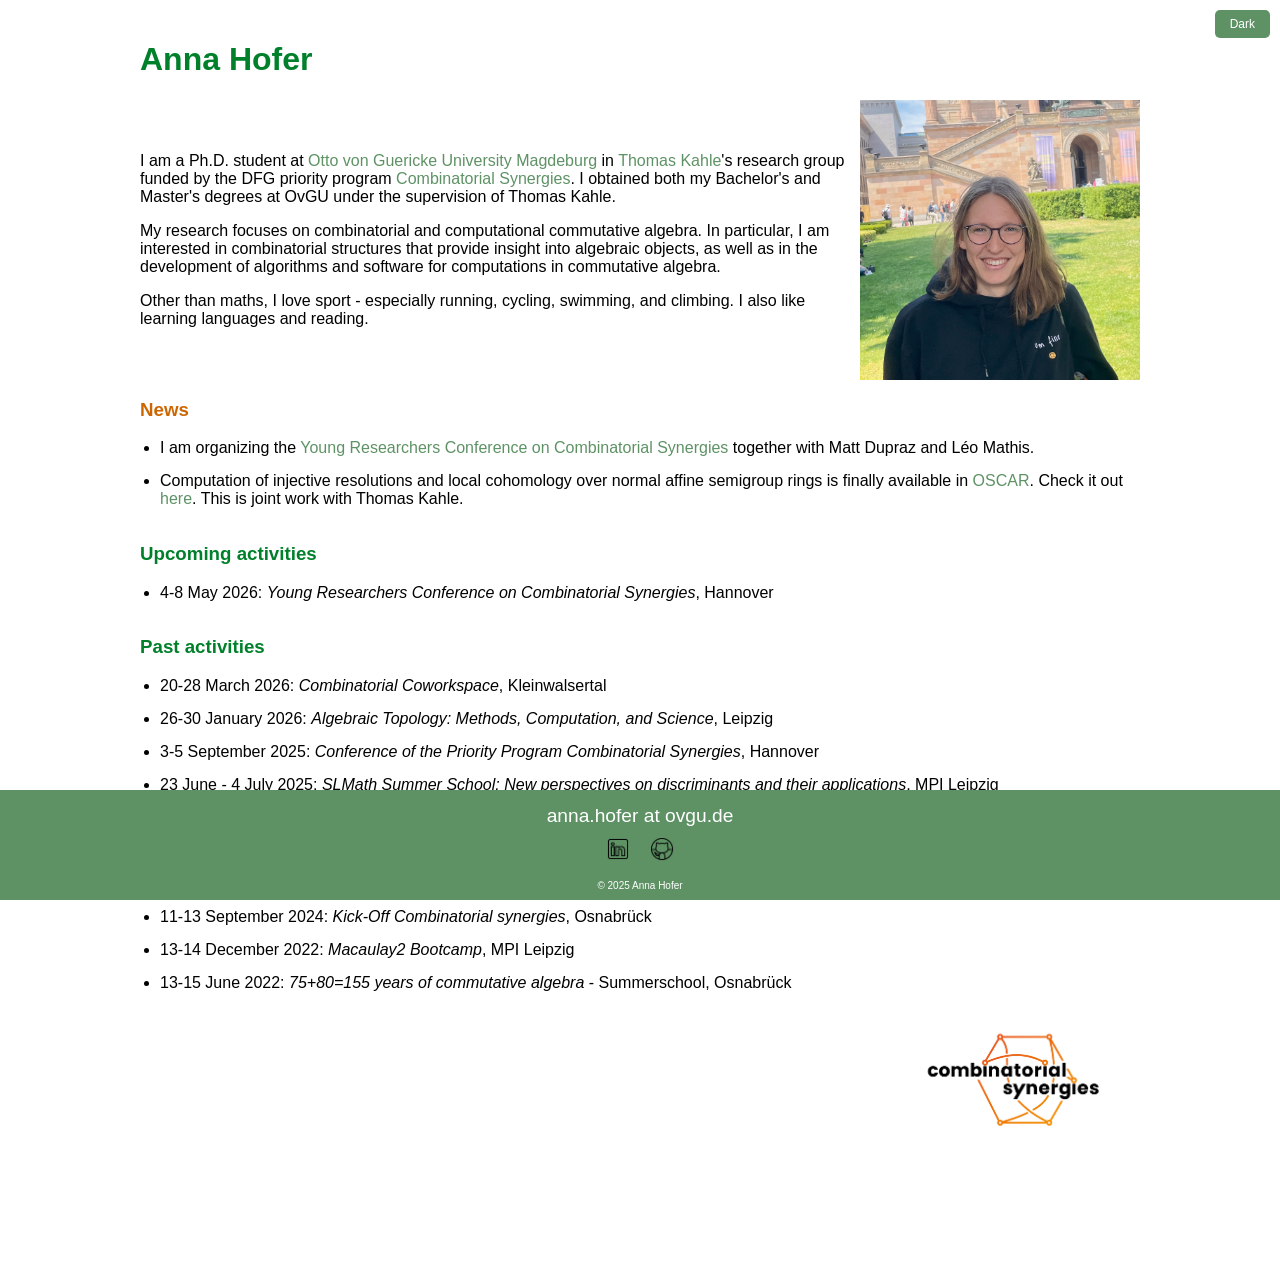
==== index.html @ 8d1f6c41 "update" ====
<!DOCTYPE html>
<html lang="en">

<head>
    <meta charset="UTF-8">
    <meta name="viewport" content="width=device-width, initial-scale=1.0">
    <meta http-equiv="X-UA-Compatible" content="IE=edge">
    <title>Anna's Homepage</title>
    <link rel="stylesheet" href="styles.css">
</head>

<body>
    <main>
        <div class="content-container">
            <h1 class = "bettergreen" margin-bottom: 0; margin-top: 20px;">Anna Hofer</h1>
        </div>
        <div style ="margin-top: 0;" class="content-container">
            <div>
                <p>I am a Ph.D. student at <a href="https://ovgu.de">Otto von Guericke University Magdeburg</a> in <a href="https://www.thomas-kahle.de">Thomas Kahle</a>'s research group funded by the DFG priority program <a href="https://www.combinatorial-synergies.de">Combinatorial Synergies</a>.
                    I obtained both my Bachelor's and Master's degrees at OvGU under the supervision of Thomas Kahle.</p>
                <p>My research focuses on combinatorial and computational commutative algebra. In particular, I am interested in combinatorial structures that provide insight into algebraic objects, as well as in the development of algorithms and software for computations in commutative algebra.</p>
                <p>Other than maths, I love sport - especially running, cycling, swimming, and climbing.
                    <!-- You can follow my training on <a href="https://www.strava.com/athletes/44282621">Strava</a>. -->
                    I also like learning languages and reading.</p>
                <!-- <p>Click <a href="">here</a> for a short cv.</p> -->
            </div>
            <img class="responsive-image" src="images/IMG_5565_small.jpeg" alt="an image of myself" maxwidth = 100% width="280" height="280">
        </div>

        <div class="content-container">
            <div>
                <h3 class="niceorange">News</h3>
                <ul>
                    <li>I am organizing the <a href="https://mathconf.eu/yrccs-2026/index.html">Young Researchers Conference on Combinatorial Synergies</a> together with Matt Dupraz and Léo Mathis.</li>
                    <li>Computation of injective resolutions and local cohomology over normal affine semigroup rings is finally available in <a href="https://www.oscar-system.org">OSCAR</a>.
                        Check it out <a href="https://docs.oscar-system.org/stable/Experimental/InjectiveResolutions/introduction/">here</a>. This is joint work with Thomas Kahle.</li>
                </ul>
            </div>
        </div>
        <div class="content-container">
            <div>
                <h3 class = "bettergreen">Upcoming activities</h3>
                <ul>
                    <li>4-8 May 2026: <em>Young Researchers Conference on Combinatorial Synergies</em>, Hannover</li>
                </ul>
            </div>
        </div>
        <div class="content-container">
        <div>
            <h3 class = "bettergreen">Past activities</h3>
            <ul>
                <li>20-28 March 2026: <em>Combinatorial Coworkspace</em>, Kleinwalsertal</li>
                <li>26-30 January 2026: <em>Algebraic Topology: Methods, Computation, and Science</em>, Leipzig</li>
                <li>3-5 September 2025: <em>Conference of the Priority Program Combinatorial Synergies</em>, Hannover</li>
                <li>23 June - 4 July 2025: <em>SLMath Summer School: New perspectives on discriminants and their applications</em>, MPI Leipzig</li>
                <li>26-30 May 2025: <em>Workshop on the Applications of Commutative Algebra</em>, The Fields Institute, Toronto</li>
                <li>24-28 March 2025: <em>Algebraic Statistics 2025</em>, Munich</li>
                <li>19-21 March 2025: I gave a talk at <em>Combinatorial Synergies East</em>, MPI Leipzig</li>
                <li>11-13 September 2024: <em>Kick-Off Combinatorial synergies</em>, Osnabrück</li>
                <li>13-14 December 2022: <em>Macaulay2 Bootcamp</em>, MPI Leipzig</li>
                <li>13-15 June 2022: <em>75+80=155 years of commutative algebra</em> - Summerschool, Osnabrück</li>
            </ul>
        </div>
        </div>
        <div class="content-container" style="display: flex; justify-content: right;">
            <div >
                <a href="https://www.combinatorial-synergies.de">
                    <img id="SPPlogo" class="responsive-image" src="images/BWM-farbig-typo-schwarz.png" alt="Combinatorial Synergies logo" style="display: block; margin: 0 auto; max-width: 250px; height: auto;"/>
                </a>
            </div>
        </div>
        <button class="toggle-btn" id="toggleButton">Dark</button>
<script>
        const toggleButton = document.getElementById('toggleButton');
        const body = document.body;
        const SPPlogo = document.getElementById('SPPlogo');

        // 1. Check system preference and localStorage
        const prefersDark = window.matchMedia('(prefers-color-scheme: dark)').matches;
        const userTheme = localStorage.getItem('theme');
        const isDarkMode = userTheme === 'dark' || (userTheme === null && prefersDark);

        // 2. Apply initial mode
        if (isDarkMode) {
            body.classList.add('dark-mode');
            toggleButton.textContent = 'Light';
            SPPlogo.src = "images/BWM-farbig-typo-weiss.png";
        } else {
            body.classList.remove('dark-mode');
            toggleButton.textContent = 'Dark';
            SPPlogo.src = "images/BWM-farbig-typo-schwarz.png";
        }

        // 3. Toggle handler
        toggleButton.addEventListener('click', function () {
            body.classList.toggle('dark-mode');

            const nowDark = body.classList.contains('dark-mode');
            localStorage.setItem('theme', nowDark ? 'dark' : 'light');

            toggleButton.textContent = nowDark ? 'Light' : 'Dark';
            SPPlogo.src = nowDark 
            ? "images/BWM-farbig-typo-weiss.png"
            : "images/BWM-farbig-typo-schwarz.png";
        });
        </script>
    </main>

    <footer>
        <div class="container">
            <p style="font-size: larger; margin-bottom: 10px; margin-top: 15px;"> anna.hofer at ovgu.de</p>            <div class="social-icons">
            <a href="https://www.linkedin.com/in/anna-hofer-32a179178">
                <img src="images/icons8-linkedin-50.png">
            </a>
            <a href="https://github.com/annahofer00">
                <img src="images/icons8-github-50.png">
            </a>
            </div>
        </div>
        <p style="margin-bottom: 0; font-size: x-small;">© 2025 Anna Hofer</p>
    </footer>
</body>
</html>
---- styles.css ----
/* nice colours */
.bettergreen { color: rgb(0, 128, 43); }
.niceorange { color: rgb(204,102,0); }

body {
    font-family: Arial, sans-serif;
    margin: 0;
    padding: 0;
    background-color: #ffffff;
    transition: background-color 0.1s ease, color 0.1s ease;
}

/* Dark mode styles */
body.dark-mode {
    background-color: #1c1c1c;
    color: #f1f1f1;
}

a {
    color: #5e9265;
    text-decoration: none;
}

a:hover {
    color: #97bc9c;
}

/* Button styling */
.toggle-btn {
    padding: 7px 15px;
    cursor: pointer;
    background-color: #5e9265;
    color: white;
    border: none;
    border-radius: 5px;
    font-size: 12px;
    position: absolute; /* Position the button */
    top: 10px; /* Distance from the top */
    right: 10px; /* Distance from the right */
}

.toggle-btn:hover {
    background-color: #39593d;
}

header {
    background-color: #777777;
    color: white;
    padding: 15px 0;
    text-align: center;
}

main {
    padding: 20px;
    max-width: 1000px;
    margin: 0 auto;
    margin-bottom: 110px;
}

footer {
    background-color: #5e9265;
    color: white;
    text-align: center;
    position: fixed;
    bottom: 0;
    width: 100%;
    height: 110px;
}

.footer p {
    margin: 0; 
    padding: 0;           /* Adjust the line height for closer spacing */
}



.container {
    height: auto;              /* Ensure the container fills the footer height */
    margin: auto;              /* Center horizontally */
    /* display: flex;             Enable Flexbox */
    flex-direction: column;    /* Stack the <p> elements vertically */
    justify-content: center;   /* Center vertically */
    align-items: center; 
}

ul {
    list-style-type: disc; /* Or you can use circle, square, none, etc. */
    padding-left: 20px; /* Optional: Adjusts space from left */
}

li {
    margin-bottom: 15px; /* Adds space between list items */
}

.content-container {
    display: flex;
    flex-direction: column; /* Stack elements vertically on mobile devices */
    align-items: center;    /* Center content */
    text-align: center;     /* Center text for small screens */
    margin: 20px;
}

.responsive-image {
    max-width: 100%;   /* Ensure the image is responsive */
    height: auto;
    /* margin-bottom: 20px; Space between image and text on smaller screens */
}

/* Larger screens (from 768px and above) */
@media only screen and (min-width: 768px) {
    .content-container {
        flex-direction: row; /* Arrange image and text side by side */
        justify-content: space-between; /* Add space between them */
        text-align: left; /* Align text left on larger screens */
        margin: 0;
    }

    .responsive-image {
        max-width: 50%; /* Restrict image width to 50% of the container */
        margin-bottom: 0; /* Remove the bottom margin */
    }

}

.social-icons {
  display: flex;
  justify-content: center; /* or flex-start / flex-end */
  gap: 20px; /* space between icons */
  padding-bottom: 5px;
  padding-top: 0;}

.social-icons img {
  width: 24px;
  height: 24px;
}
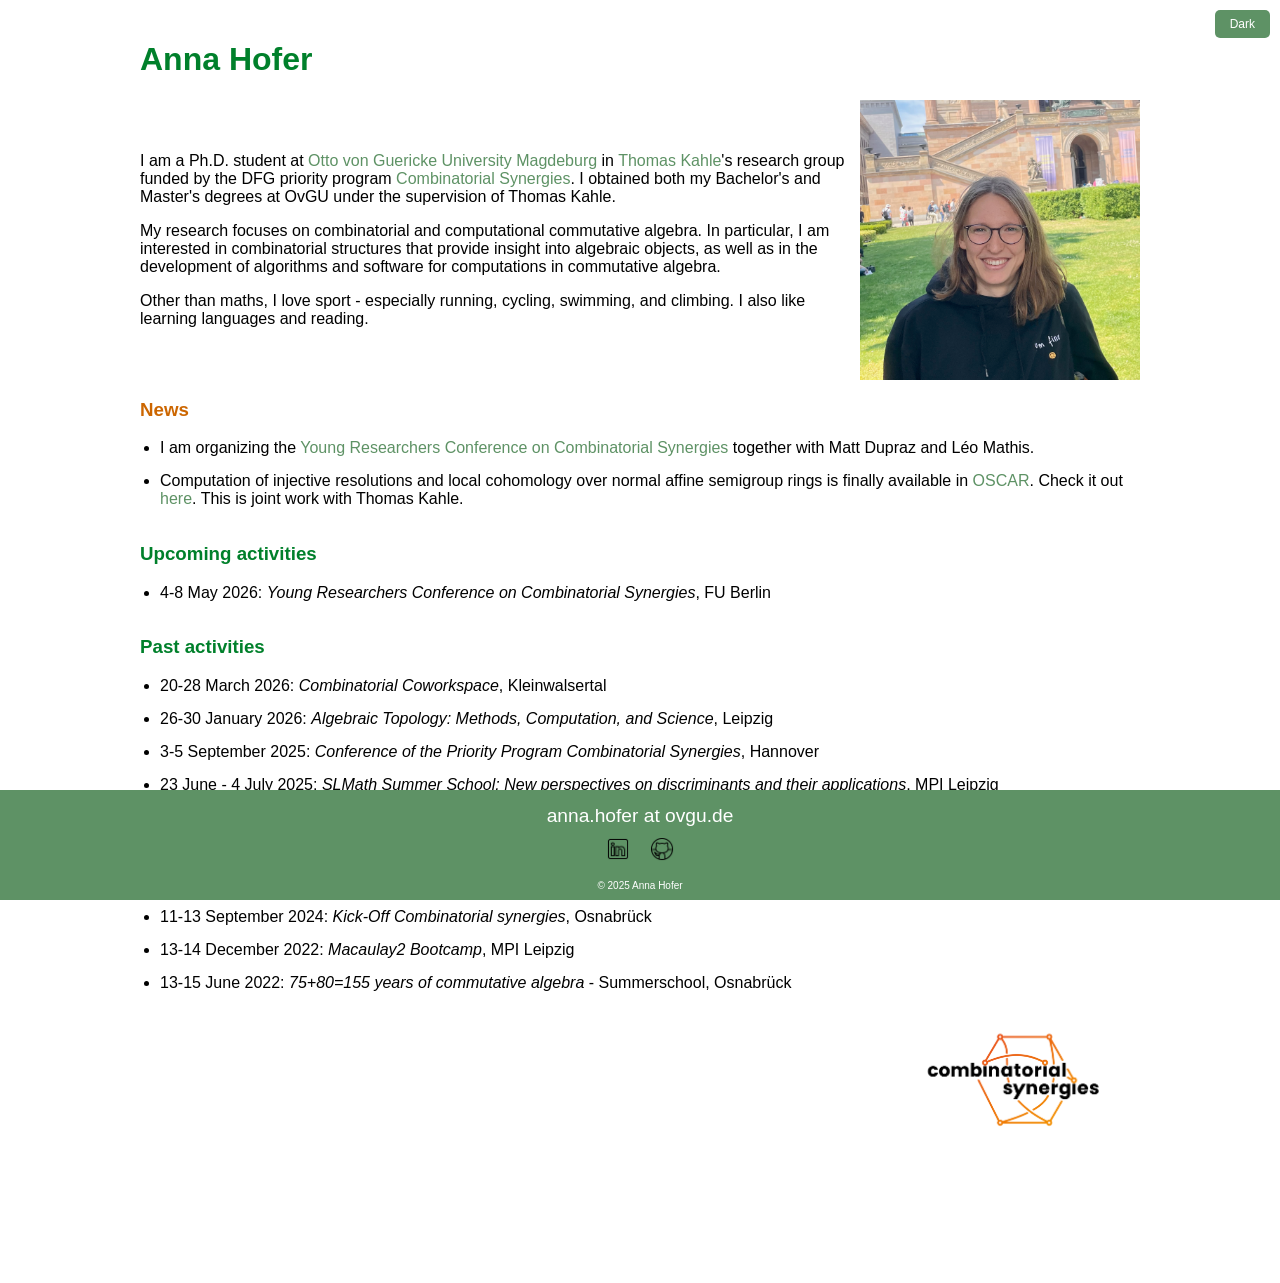
==== commit 7bafbf5c: "typo" ====
--- a/index.html
+++ b/index.html
@@ -41,7 +41,7 @@
             <div>
                 <h3 class = "bettergreen">Upcoming activities</h3>
                 <ul>
-                    <li>4-8 May 2026: <em>Young Researchers Conference on Combinatorial Synergies</em>, Hannover</li>
+                    <li>4-8 May 2026: <em>Young Researchers Conference on Combinatorial Synergies</em>, FU Berlin</li>
                 </ul>
             </div>
         </div>
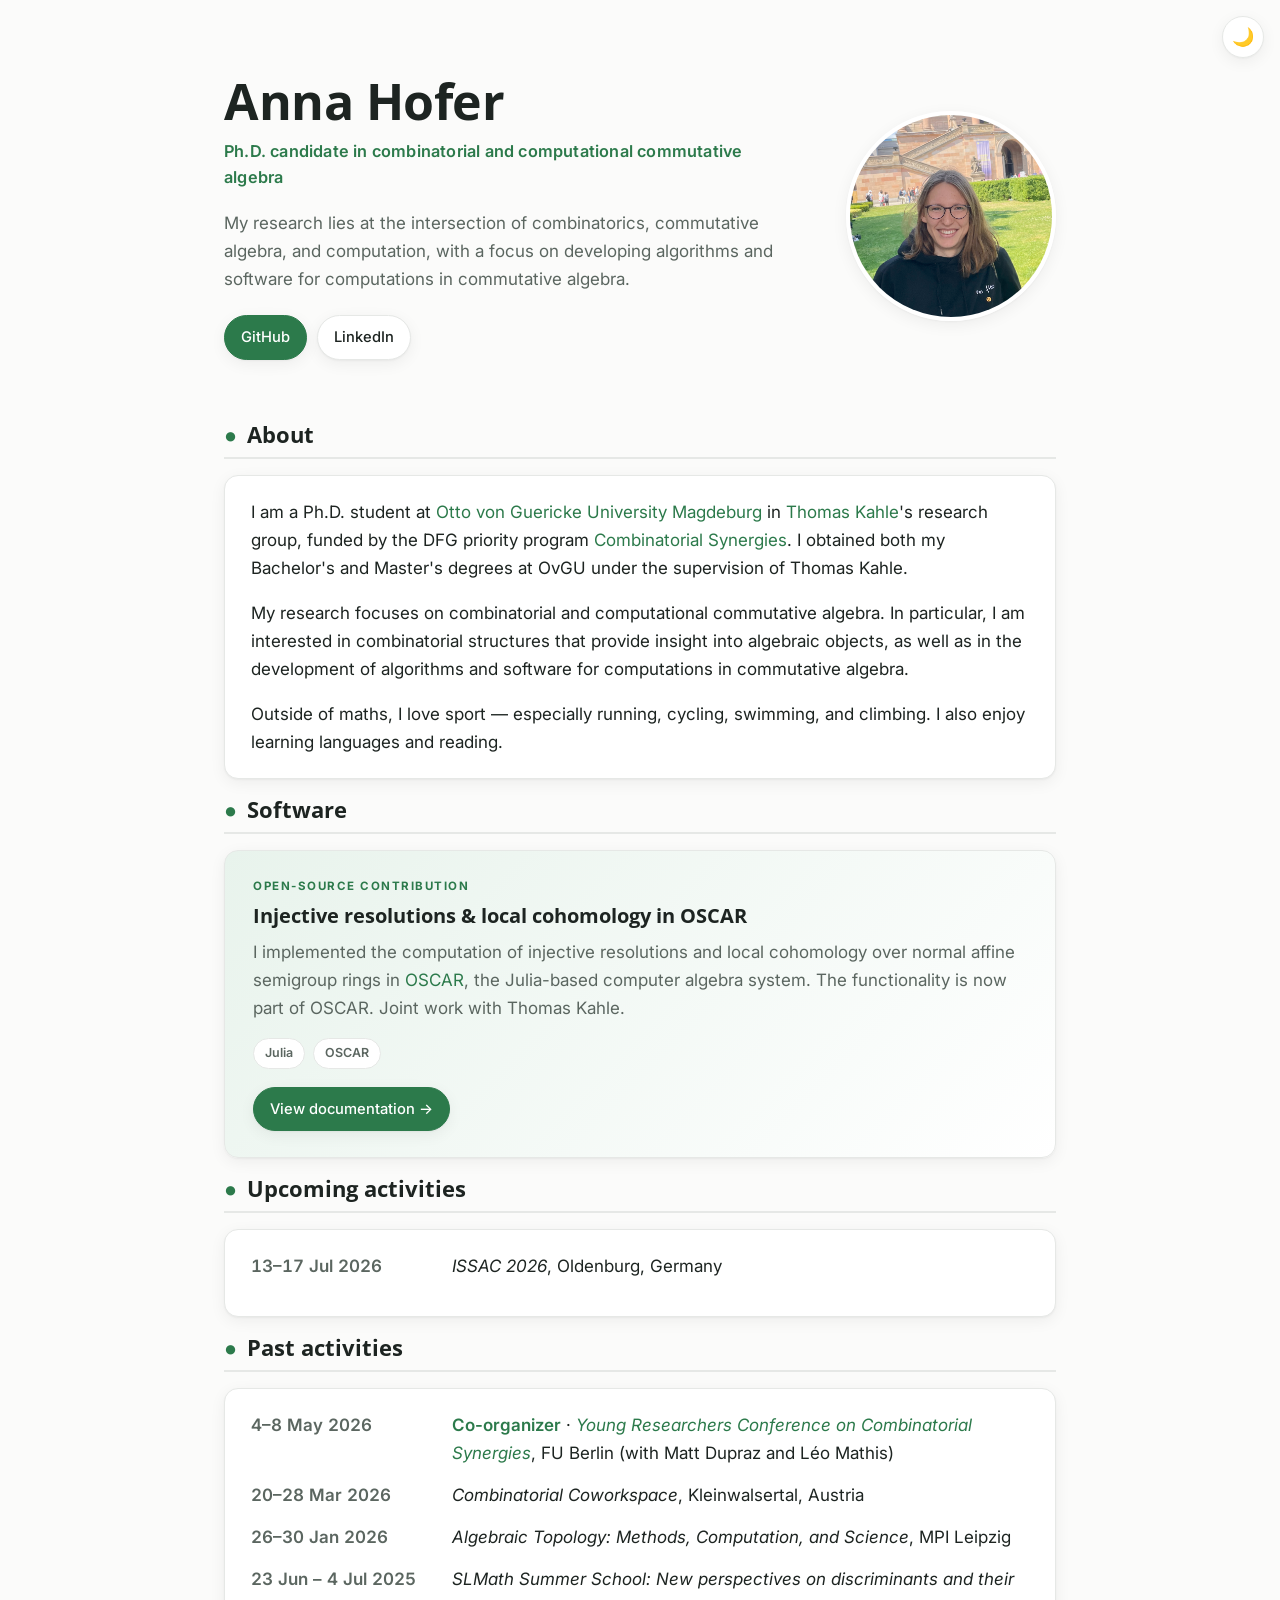
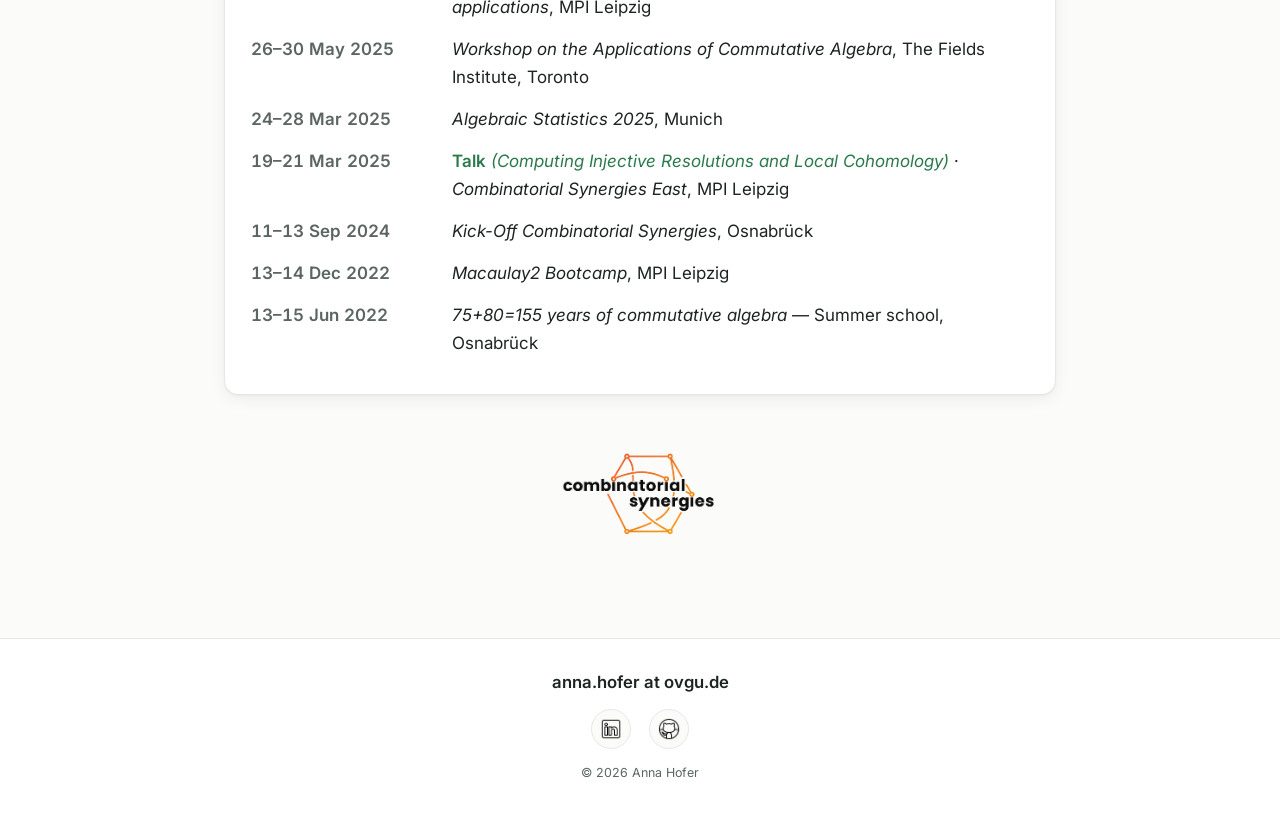
==== commit 89bdd8b9: "new design" ====
--- a/index.html
+++ b/index.html
@@ -5,119 +5,144 @@
     <meta charset="UTF-8">
     <meta name="viewport" content="width=device-width, initial-scale=1.0">
     <meta http-equiv="X-UA-Compatible" content="IE=edge">
-    <title>Anna's Homepage</title>
+    <title>Anna Hofer</title>
+    <meta name="description" content="Anna Hofer — Ph.D. researcher in computational and combinatorial algebra, developing algorithms and software for symbolic computation.">
+    <link rel="preconnect" href="https://fonts.googleapis.com">
+    <link rel="preconnect" href="https://fonts.gstatic.com" crossorigin>
+    <link href="https://fonts.googleapis.com/css2?family=Inter:wght@400;500;600;700&family=Open+Sans:ital,wght@0,300..800;1,300..800&display=swap" rel="stylesheet">
     <link rel="stylesheet" href="styles.css">
 </head>
 
 <body>
+    <button class="toggle-btn" id="toggleButton" aria-label="Toggle dark mode" title="Toggle dark mode">🌙</button>
+
     <main>
-        <div class="content-container">
-            <h1 class = "bettergreen" margin-bottom: 0; margin-top: 20px;">Anna Hofer</h1>
-        </div>
-        <div style ="margin-top: 0;" class="content-container">
-            <div>
-                <p>I am a Ph.D. student at <a href="https://ovgu.de">Otto von Guericke University Magdeburg</a> in <a href="https://www.thomas-kahle.de">Thomas Kahle</a>'s research group funded by the DFG priority program <a href="https://www.combinatorial-synergies.de">Combinatorial Synergies</a>.
-                    I obtained both my Bachelor's and Master's degrees at OvGU under the supervision of Thomas Kahle.</p>
-                <p>My research focuses on combinatorial and computational commutative algebra. In particular, I am interested in combinatorial structures that provide insight into algebraic objects, as well as in the development of algorithms and software for computations in commutative algebra.</p>
-                <p>Other than maths, I love sport - especially running, cycling, swimming, and climbing.
-                    <!-- You can follow my training on <a href="https://www.strava.com/athletes/44282621">Strava</a>. -->
-                    I also like learning languages and reading.</p>
-                <!-- <p>Click <a href="">here</a> for a short cv.</p> -->
+        <!-- ============================ Hero ============================ -->
+        <header class="hero">
+            <div class="hero-text">
+                <h1>Anna Hofer</h1>
+                <p class="tagline">Ph.D. candidate in combinatorial and computational commutative algebra</p>
+                <p>My research lies at the intersection of combinatorics, commutative algebra, and computation,
+                    with a focus on developing algorithms and software for computations in commutative algebra.</p>
+                <div class="quick-links">
+                    <a class="btn btn-primary" href="https://github.com/annahofer00" target="_blank" rel="noopener">GitHub</a>
+                    <a class="btn" href="https://www.linkedin.com/in/anna-hofer-32a179178" target="_blank" rel="noopener">LinkedIn</a>
+                </div>
             </div>
-            <img class="responsive-image" src="images/IMG_5565_small.jpeg" alt="an image of myself" maxwidth = 100% width="280" height="280">
-        </div>
+            <img class="hero-photo" src="images/IMG_5565_small.jpeg" alt="Portrait of Anna Hofer">
+        </header>
 
-        <div class="content-container">
-            <div>
-                <h3 class="niceorange">News</h3>
-                <ul>
-                    <li>I am organizing the <a href="https://mathconf.eu/yrccs-2026/index.html">Young Researchers Conference on Combinatorial Synergies</a> together with Matt Dupraz and Léo Mathis.</li>
-                    <li>Computation of injective resolutions and local cohomology over normal affine semigroup rings is finally available in <a href="https://www.oscar-system.org">OSCAR</a>.
-                        Check it out <a href="https://docs.oscar-system.org/stable/Experimental/InjectiveResolutions/introduction/">here</a>. This is joint work with Thomas Kahle.</li>
+        <!-- ============================ About ============================ -->
+        <section class="section">
+            <h2 class="section-title"><span class="dot">●</span> About</h2>
+            <div class="card">
+                <p>I am a Ph.D. student at <a href="https://ovgu.de">Otto von Guericke University Magdeburg</a> in
+                    <a href="https://www.thomas-kahle.de">Thomas Kahle</a>'s research group, funded by the DFG priority
+                    program <a href="https://www.combinatorial-synergies.de">Combinatorial Synergies</a>. I obtained both
+                    my Bachelor's and Master's degrees at OvGU under the supervision of Thomas Kahle.</p>
+                <p>My research focuses on combinatorial and computational commutative algebra. In particular, I am
+                    interested in combinatorial structures that provide insight into algebraic objects, as well as in the
+                    development of algorithms and software for computations in commutative algebra.</p>
+                <p style="margin-bottom: 0;">Outside of maths, I love sport — especially running, cycling, swimming, and
+                    climbing. I also enjoy learning languages and reading.</p>
+            </div>
+        </section>
+
+        <!-- ====================== Software ====================== -->
+        <section class="section">
+            <h2 class="section-title"><span class="dot">●</span> Software</h2>
+            <div class="featured">
+                <p class="eyebrow">Open-source contribution</p>
+                <h3>Injective resolutions &amp; local cohomology in OSCAR</h3>
+                <p>I implemented the computation of injective resolutions and local cohomology over normal affine
+                    semigroup rings in <a href="https://www.oscar-system.org">OSCAR</a>, the Julia-based computer algebra
+                    system. The functionality is now part of OSCAR. Joint work
+                    with Thomas Kahle.</p>
+                <div class="tag-row">
+                    <span class="tag">Julia</span>
+                    <span class="tag">OSCAR</span>
+                </div>
+                <a class="btn btn-primary"
+                   href="https://docs.oscar-system.org/stable/Experimental/InjectiveResolutions/introduction/"
+                   target="_blank" rel="noopener">View documentation →</a>
+            </div>
+        </section>
+
+        <!-- ====================== Upcoming activities ====================== -->
+        <section class="section">
+            <h2 class="section-title"><span class="dot">●</span> Upcoming activities</h2>
+            <div class="card">
+                <ul class="list dates">
+                    <li><span class="date">13–17 Jul 2026</span> <span><em>ISSAC 2026</em>, Oldenburg, Germany</span></li>
                 </ul>
             </div>
+        </section>
+
+        <!-- ======================== Past activities ======================== -->
+        <section class="section">
+            <h2 class="section-title"><span class="dot">●</span> Past activities</h2>
+            <div class="card">
+                    <ul class="list dates">
+                        <li><span class="date">4–8 May 2026</span> <span><span class="role">Co-organizer</span> · <em><a href="https://mathconf.eu/yrccs-2026/index.html">Young Researchers Conference on Combinatorial Synergies</a></em>, FU Berlin (with Matt Dupraz and Léo Mathis)</span></li>
+                        <li><span class="date">20–28 Mar 2026</span> <span><em>Combinatorial Coworkspace</em>, Kleinwalsertal, Austria</span></li>
+                        <li><span class="date">26–30 Jan 2026</span> <span><em>Algebraic Topology: Methods, Computation, and Science</em>, MPI Leipzig</span></li>
+                        <li><span class="date">23 Jun – 4 Jul 2025</span> <span><em>SLMath Summer School: New perspectives on discriminants and their applications</em>, MPI Leipzig</span></li>
+                        <li><span class="date">26–30 May 2025</span> <span><em>Workshop on the Applications of Commutative Algebra</em>, The Fields Institute, Toronto</span></li>
+                        <li><span class="date">24–28 Mar 2025</span> <span><em>Algebraic Statistics 2025</em>, Munich</span></li>
+                        <li><span class="date">19–21 Mar 2025</span> <span><span class="role">Talk</span> <span class="talk-title">(Computing Injective Resolutions and Local Cohomology)</span> · <em>Combinatorial Synergies East</em>, MPI Leipzig</span></li>
+                        <li><span class="date">11–13 Sep 2024</span> <span><em>Kick-Off Combinatorial Synergies</em>, Osnabrück</span></li>
+                        <li><span class="date">13–14 Dec 2022</span> <span><em>Macaulay2 Bootcamp</em>, MPI Leipzig</span></li>
+                        <li><span class="date">13–15 Jun 2022</span> <span><em>75+80=155 years of commutative algebra</em> — Summer school, Osnabrück</span></li>
+                    </ul>
+            </div>
+        </section>
+
+        <!-- ============================ SPP logo ============================ -->
+        <div class="spp">
+            <a href="https://www.combinatorial-synergies.de">
+                <img id="SPPlogo" src="images/BWM-farbig-typo-schwarz.png" alt="Combinatorial Synergies logo">
+            </a>
         </div>
-        <div class="content-container">
-            <div>
-                <h3 class = "bettergreen">Upcoming activities</h3>
-                <ul>
-                    <li>4-8 May 2026: <em>Young Researchers Conference on Combinatorial Synergies</em>, FU Berlin</li>
-                </ul>
-            </div>
+    </main>
+
+    <footer>
+        <p class="contact-email">anna.hofer at ovgu.de</p>
+        <div class="social-icons">
+            <a href="https://www.linkedin.com/in/anna-hofer-32a179178" aria-label="LinkedIn" target="_blank" rel="noopener">
+                <img src="images/icons8-linkedin-50.png" alt="LinkedIn">
+            </a>
+            <a href="https://github.com/annahofer00" aria-label="GitHub" target="_blank" rel="noopener">
+                <img src="images/icons8-github-50.png" alt="GitHub">
+            </a>
         </div>
-        <div class="content-container">
-        <div>
-            <h3 class = "bettergreen">Past activities</h3>
-            <ul>
-                <li>20-28 March 2026: <em>Combinatorial Coworkspace</em>, Kleinwalsertal</li>
-                <li>26-30 January 2026: <em>Algebraic Topology: Methods, Computation, and Science</em>, Leipzig</li>
-                <li>3-5 September 2025: <em>Conference of the Priority Program Combinatorial Synergies</em>, Hannover</li>
-                <li>23 June - 4 July 2025: <em>SLMath Summer School: New perspectives on discriminants and their applications</em>, MPI Leipzig</li>
-                <li>26-30 May 2025: <em>Workshop on the Applications of Commutative Algebra</em>, The Fields Institute, Toronto</li>
-                <li>24-28 March 2025: <em>Algebraic Statistics 2025</em>, Munich</li>
-                <li>19-21 March 2025: I gave a talk at <em>Combinatorial Synergies East</em>, MPI Leipzig</li>
-                <li>11-13 September 2024: <em>Kick-Off Combinatorial synergies</em>, Osnabrück</li>
-                <li>13-14 December 2022: <em>Macaulay2 Bootcamp</em>, MPI Leipzig</li>
-                <li>13-15 June 2022: <em>75+80=155 years of commutative algebra</em> - Summerschool, Osnabrück</li>
-            </ul>
-        </div>
-        </div>
-        <div class="content-container" style="display: flex; justify-content: right;">
-            <div >
-                <a href="https://www.combinatorial-synergies.de">
-                    <img id="SPPlogo" class="responsive-image" src="images/BWM-farbig-typo-schwarz.png" alt="Combinatorial Synergies logo" style="display: block; margin: 0 auto; max-width: 250px; height: auto;"/>
-                </a>
-            </div>
-        </div>
-        <button class="toggle-btn" id="toggleButton">Dark</button>
-<script>
+        <p class="copyright">© 2026 Anna Hofer</p>
+    </footer>
+
+    <script>
         const toggleButton = document.getElementById('toggleButton');
         const body = document.body;
         const SPPlogo = document.getElementById('SPPlogo');
 
-        // 1. Check system preference and localStorage
+        function applyTheme(isDark) {
+            body.classList.toggle('dark-mode', isDark);
+            toggleButton.textContent = isDark ? '☀' : '🌙';
+            SPPlogo.src = isDark
+                ? "images/BWM-farbig-typo-weiss.png"
+                : "images/BWM-farbig-typo-schwarz.png";
+        }
+
+        // 1. Determine initial theme from saved preference or system setting
         const prefersDark = window.matchMedia('(prefers-color-scheme: dark)').matches;
         const userTheme = localStorage.getItem('theme');
-        const isDarkMode = userTheme === 'dark' || (userTheme === null && prefersDark);
+        applyTheme(userTheme === 'dark' || (userTheme === null && prefersDark));
 
-        // 2. Apply initial mode
-        if (isDarkMode) {
-            body.classList.add('dark-mode');
-            toggleButton.textContent = 'Light';
-            SPPlogo.src = "images/BWM-farbig-typo-weiss.png";
-        } else {
-            body.classList.remove('dark-mode');
-            toggleButton.textContent = 'Dark';
-            SPPlogo.src = "images/BWM-farbig-typo-schwarz.png";
-        }
+        // 2. Toggle on click and remember the choice
+        toggleButton.addEventListener('click', function () {
+            const nowDark = !body.classList.contains('dark-mode');
+            applyTheme(nowDark);
+            localStorage.setItem('theme', nowDark ? 'dark' : 'light');
+        });
+    </script>
+</body>
 
-        // 3. Toggle handler
-        toggleButton.addEventListener('click', function () {
-            body.classList.toggle('dark-mode');
-
-            const nowDark = body.classList.contains('dark-mode');
-            localStorage.setItem('theme', nowDark ? 'dark' : 'light');
-
-            toggleButton.textContent = nowDark ? 'Light' : 'Dark';
-            SPPlogo.src = nowDark 
-            ? "images/BWM-farbig-typo-weiss.png"
-            : "images/BWM-farbig-typo-schwarz.png";
-        });
-        </script>
-    </main>
-
-    <footer>
-        <div class="container">
-            <p style="font-size: larger; margin-bottom: 10px; margin-top: 15px;"> anna.hofer at ovgu.de</p>            <div class="social-icons">
-            <a href="https://www.linkedin.com/in/anna-hofer-32a179178">
-                <img src="images/icons8-linkedin-50.png">
-            </a>
-            <a href="https://github.com/annahofer00">
-                <img src="images/icons8-github-50.png">
-            </a>
-            </div>
-        </div>
-        <p style="margin-bottom: 0; font-size: x-small;">© 2025 Anna Hofer</p>
-    </footer>
-</body>
 </html>
--- a/styles.css
+++ b/styles.css
@@ -1,135 +1,374 @@
-/* nice colours */
-.bettergreen { color: rgb(0, 128, 43); }
-.niceorange { color: rgb(204,102,0); }
+/* ============================================================
+   Anna Hofer — personal site
+   Design tokens (light + dark) via CSS custom properties
+   ============================================================ */
+
+:root {
+    --bg: #fbfbfa;
+    --surface: #ffffff;
+    --surface-2: #f4f6f4;
+    --border: #e6e8e6;
+    --text: #1d2421;
+    --text-muted: #5b6660;
+    --accent: #2c7a4b;
+    --accent-strong: #1f5e39;
+    --accent-soft: #e8f3ec;
+    --orange: #c0660f;
+    --shadow: 0 1px 2px rgba(16, 24, 20, 0.04), 0 4px 16px rgba(16, 24, 20, 0.06);
+    --shadow-hover: 0 2px 6px rgba(16, 24, 20, 0.08), 0 12px 28px rgba(16, 24, 20, 0.10);
+    --radius: 14px;
+    --maxw: 880px;
+}
+
+body.dark-mode {
+    --bg: #14171a;
+    --surface: #1c2024;
+    --surface-2: #232a2c;
+    --border: #2c343a;
+    --text: #e9ecea;
+    --text-muted: #9aa8a1;
+    --accent: #6ec18a;
+    --accent-strong: #8fd3a6;
+    --accent-soft: #1d2b22;
+    --orange: #e8a463;
+    --shadow: 0 1px 2px rgba(0, 0, 0, 0.4), 0 6px 20px rgba(0, 0, 0, 0.35);
+    --shadow-hover: 0 2px 8px rgba(0, 0, 0, 0.5), 0 14px 32px rgba(0, 0, 0, 0.45);
+}
+
+/* ------------------------------------------------------------ */
+
+* { box-sizing: border-box; }
+
+html { scroll-behavior: smooth; }
 
 body {
-    font-family: Arial, sans-serif;
+    font-family: "Inter", -apple-system, BlinkMacSystemFont, "Segoe UI", Roboto, Helvetica, Arial, sans-serif;
     margin: 0;
     padding: 0;
-    background-color: #ffffff;
-    transition: background-color 0.1s ease, color 0.1s ease;
-}
-
-/* Dark mode styles */
-body.dark-mode {
-    background-color: #1c1c1c;
-    color: #f1f1f1;
+    background-color: var(--bg);
+    color: var(--text);
+    line-height: 1.65;
+    font-size: 17px;
+    -webkit-font-smoothing: antialiased;
+    text-rendering: optimizeLegibility;
+    transition: background-color 0.25s ease, color 0.25s ease;
+}
+
+main {
+    max-width: var(--maxw);
+    margin: 0 auto;
+    padding: 0 24px 64px;
+}
+
+h1, h2, h3 {
+    font-family: "Open Sans", -apple-system, BlinkMacSystemFont, "Segoe UI", Helvetica, Arial, sans-serif;
+    line-height: 1.2;
+    color: var(--text);
 }
 
 a {
-    color: #5e9265;
+    color: var(--accent);
     text-decoration: none;
-}
-
-a:hover {
-    color: #97bc9c;
-}
-
-/* Button styling */
+    transition: color 0.15s ease;
+}
+
+a:hover { color: var(--accent-strong); text-decoration: underline; }
+
+p { margin: 0 0 1em; }
+
+/* ============================ Hero ============================ */
+
+.hero {
+    display: flex;
+    flex-direction: column-reverse;
+    align-items: center;
+    gap: 28px;
+    text-align: center;
+    padding: 56px 0 40px;
+}
+
+.hero-text { flex: 1; }
+
+.hero h1 {
+    font-size: clamp(2.2rem, 6vw, 3.1rem);
+    margin: 0 0 6px;
+    letter-spacing: -0.5px;
+}
+
+.hero .tagline {
+    color: var(--accent);
+    font-weight: 600;
+    font-size: 1.02rem;
+    margin: 0 0 18px;
+    letter-spacing: 0.2px;
+}
+
+.hero p { color: var(--text-muted); margin: 0 auto 14px; max-width: 52ch; }
+
+.hero-photo {
+    width: 190px;
+    height: 190px;
+    border-radius: 50%;
+    object-fit: cover;
+    box-shadow: var(--shadow);
+    border: 4px solid var(--surface);
+    flex-shrink: 0;
+}
+
+/* Quick links / contact buttons */
+.quick-links {
+    display: flex;
+    flex-wrap: wrap;
+    justify-content: center;
+    gap: 10px;
+    margin-top: 22px;
+}
+
+.btn {
+    display: inline-flex;
+    align-items: center;
+    gap: 7px;
+    padding: 9px 16px;
+    border-radius: 999px;
+    font-size: 0.92rem;
+    font-weight: 500;
+    border: 1px solid var(--border);
+    background: var(--surface);
+    color: var(--text);
+    box-shadow: var(--shadow);
+    transition: transform 0.12s ease, box-shadow 0.15s ease, background 0.15s ease;
+}
+
+.btn:hover {
+    text-decoration: none;
+    transform: translateY(-2px);
+    box-shadow: var(--shadow-hover);
+    color: var(--text);
+}
+
+.btn-primary {
+    background: var(--accent);
+    border-color: var(--accent);
+    color: #fff;
+}
+.btn-primary:hover { background: var(--accent-strong); color: #fff; }
+
+/* ============================ Sections ============================ */
+
+.section { margin-top: 14px; }
+
+.section-title {
+    font-size: 1.35rem;
+    margin: 0 0 16px;
+    padding-bottom: 8px;
+    border-bottom: 2px solid var(--border);
+    display: flex;
+    align-items: baseline;
+    gap: 10px;
+}
+
+.section-title .dot {
+    color: var(--accent);
+    font-family: sans-serif;
+}
+
+.card {
+    background: var(--surface);
+    border: 1px solid var(--border);
+    border-radius: var(--radius);
+    padding: 22px 26px;
+    box-shadow: var(--shadow);
+    margin-bottom: 18px;
+}
+
+/* Featured project (OSCAR) */
+.featured {
+    background: linear-gradient(135deg, var(--accent-soft), var(--surface));
+    border: 1px solid var(--border);
+    border-radius: var(--radius);
+    padding: 26px 28px;
+    box-shadow: var(--shadow);
+    margin-bottom: 18px;
+}
+
+.featured .eyebrow {
+    text-transform: uppercase;
+    letter-spacing: 1.5px;
+    font-size: 0.72rem;
+    font-weight: 700;
+    color: var(--accent);
+    margin: 0 0 8px;
+}
+
+.featured h3 {
+    font-size: 1.25rem;
+    margin: 0 0 10px;
+}
+
+.featured p { color: var(--text-muted); margin-bottom: 16px; }
+
+.tag-row { display: flex; flex-wrap: wrap; gap: 8px; margin-bottom: 18px; }
+
+.tag {
+    font-size: 0.78rem;
+    font-weight: 600;
+    padding: 4px 11px;
+    border-radius: 999px;
+    background: var(--surface);
+    border: 1px solid var(--border);
+    color: var(--text-muted);
+}
+
+/* Lists for news / activities */
+.list { list-style: none; padding: 0; margin: 0; }
+
+.list li {
+    position: relative;
+    padding-left: 22px;
+    margin-bottom: 14px;
+    color: var(--text);
+}
+
+.list li::before {
+    content: "";
+    position: absolute;
+    left: 2px;
+    top: 0.62em;
+    width: 7px;
+    height: 7px;
+    border-radius: 50%;
+    background: var(--accent);
+}
+
+/* Date-column (CV-style) layout */
+.list.dates li {
+    display: grid;
+    grid-template-columns: 1fr;
+    gap: 2px 16px;
+    padding-left: 0;
+    margin-bottom: 14px;
+}
+.list.dates li::before { display: none; }
+
+.list.dates li .date {
+    color: var(--text-muted);
+    font-variant-numeric: tabular-nums;
+    font-weight: 600;
+    white-space: nowrap;
+}
+
+@media (min-width: 560px) {
+    .list.dates li {
+        grid-template-columns: 185px 1fr;
+        gap: 16px;
+        align-items: baseline;
+    }
+}
+
+/* Accent role label — highlights the organizing role without a pill badge */
+.role {
+    color: var(--accent);
+    font-weight: 600;
+}
+
+/* Talk title — green but normal weight */
+.talk-title {
+    color: var(--accent);
+    font-style: italic;
+}
+
+.list em { color: var(--text); font-style: italic; }
+
+/* Collapsible past activities */
+details.past summary {
+    cursor: pointer;
+    list-style: none;
+    font-weight: 600;
+    color: var(--accent);
+    padding: 4px 0;
+    user-select: none;
+}
+details.past summary::-webkit-details-marker { display: none; }
+details.past summary::after { content: " ▾"; }
+details.past[open] summary::after { content: " ▴"; }
+details.past .list { margin-top: 16px; }
+
+/* SPP logo */
+.spp { text-align: center; margin: 36px 0 8px; }
+.spp img { max-width: 220px; height: auto; opacity: 0.95; }
+
+/* ============================ Theme toggle ============================ */
+
 .toggle-btn {
-    padding: 7px 15px;
+    position: fixed;
+    top: 16px;
+    right: 16px;
+    z-index: 50;
+    width: 42px;
+    height: 42px;
+    border-radius: 50%;
+    border: 1px solid var(--border);
+    background: var(--surface);
+    color: var(--text);
     cursor: pointer;
-    background-color: #5e9265;
-    color: white;
-    border: none;
-    border-radius: 5px;
-    font-size: 12px;
-    position: absolute; /* Position the button */
-    top: 10px; /* Distance from the top */
-    right: 10px; /* Distance from the right */
-}
-
-.toggle-btn:hover {
-    background-color: #39593d;
-}
-
-header {
-    background-color: #777777;
-    color: white;
-    padding: 15px 0;
+    font-size: 18px;
+    line-height: 1;
+    box-shadow: var(--shadow);
+    transition: transform 0.12s ease, box-shadow 0.15s ease;
+}
+.toggle-btn:hover { transform: translateY(-1px); box-shadow: var(--shadow-hover); }
+
+/* ============================ Footer ============================ */
+
+footer {
+    border-top: 1px solid var(--border);
+    background: var(--surface);
+    color: var(--text-muted);
     text-align: center;
-}
-
-main {
-    padding: 20px;
-    max-width: 1000px;
-    margin: 0 auto;
-    margin-bottom: 110px;
-}
-
-footer {
-    background-color: #5e9265;
-    color: white;
-    text-align: center;
-    position: fixed;
-    bottom: 0;
-    width: 100%;
-    height: 110px;
-}
-
-.footer p {
-    margin: 0; 
-    padding: 0;           /* Adjust the line height for closer spacing */
-}
-
-
-
-.container {
-    height: auto;              /* Ensure the container fills the footer height */
-    margin: auto;              /* Center horizontally */
-    /* display: flex;             Enable Flexbox */
-    flex-direction: column;    /* Stack the <p> elements vertically */
-    justify-content: center;   /* Center vertically */
-    align-items: center; 
-}
-
-ul {
-    list-style-type: disc; /* Or you can use circle, square, none, etc. */
-    padding-left: 20px; /* Optional: Adjusts space from left */
-}
-
-li {
-    margin-bottom: 15px; /* Adds space between list items */
-}
-
-.content-container {
+    padding: 30px 24px;
+}
+
+footer .contact-email {
+    font-size: 1.05rem;
+    font-weight: 600;
+    color: var(--text);
+    margin: 0 0 12px;
+}
+
+.social-icons {
     display: flex;
-    flex-direction: column; /* Stack elements vertically on mobile devices */
-    align-items: center;    /* Center content */
-    text-align: center;     /* Center text for small screens */
-    margin: 20px;
-}
-
-.responsive-image {
-    max-width: 100%;   /* Ensure the image is responsive */
-    height: auto;
-    /* margin-bottom: 20px; Space between image and text on smaller screens */
-}
-
-/* Larger screens (from 768px and above) */
-@media only screen and (min-width: 768px) {
-    .content-container {
-        flex-direction: row; /* Arrange image and text side by side */
-        justify-content: space-between; /* Add space between them */
-        text-align: left; /* Align text left on larger screens */
-        margin: 0;
+    justify-content: center;
+    gap: 18px;
+    margin-bottom: 14px;
+}
+.social-icons a {
+    display: inline-flex;
+    width: 40px;
+    height: 40px;
+    align-items: center;
+    justify-content: center;
+    border-radius: 50%;
+    border: 1px solid var(--border);
+    background: var(--bg);
+    transition: transform 0.12s ease, border-color 0.15s ease;
+}
+.social-icons a:hover { transform: translateY(-2px); border-color: var(--accent); }
+.social-icons img { width: 22px; height: 22px; }
+body.dark-mode .social-icons img { filter: invert(1) brightness(1.6); }
+
+.copyright { font-size: 0.78rem; margin: 0; }
+
+/* ============================ Responsive ============================ */
+
+@media (min-width: 720px) {
+    .hero {
+        flex-direction: row;
+        text-align: left;
+        justify-content: space-between;
+        gap: 44px;
+        padding: 72px 0 48px;
     }
-
-    .responsive-image {
-        max-width: 50%; /* Restrict image width to 50% of the container */
-        margin-bottom: 0; /* Remove the bottom margin */
-    }
-
-}
-
-.social-icons {
-  display: flex;
-  justify-content: center; /* or flex-start / flex-end */
-  gap: 20px; /* space between icons */
-  padding-bottom: 5px;
-  padding-top: 0;}
-
-.social-icons img {
-  width: 24px;
-  height: 24px;
-}+    .hero p { margin-left: 0; margin-right: 0; }
+    .quick-links { justify-content: flex-start; }
+    .hero-photo { width: 210px; height: 210px; }
+}
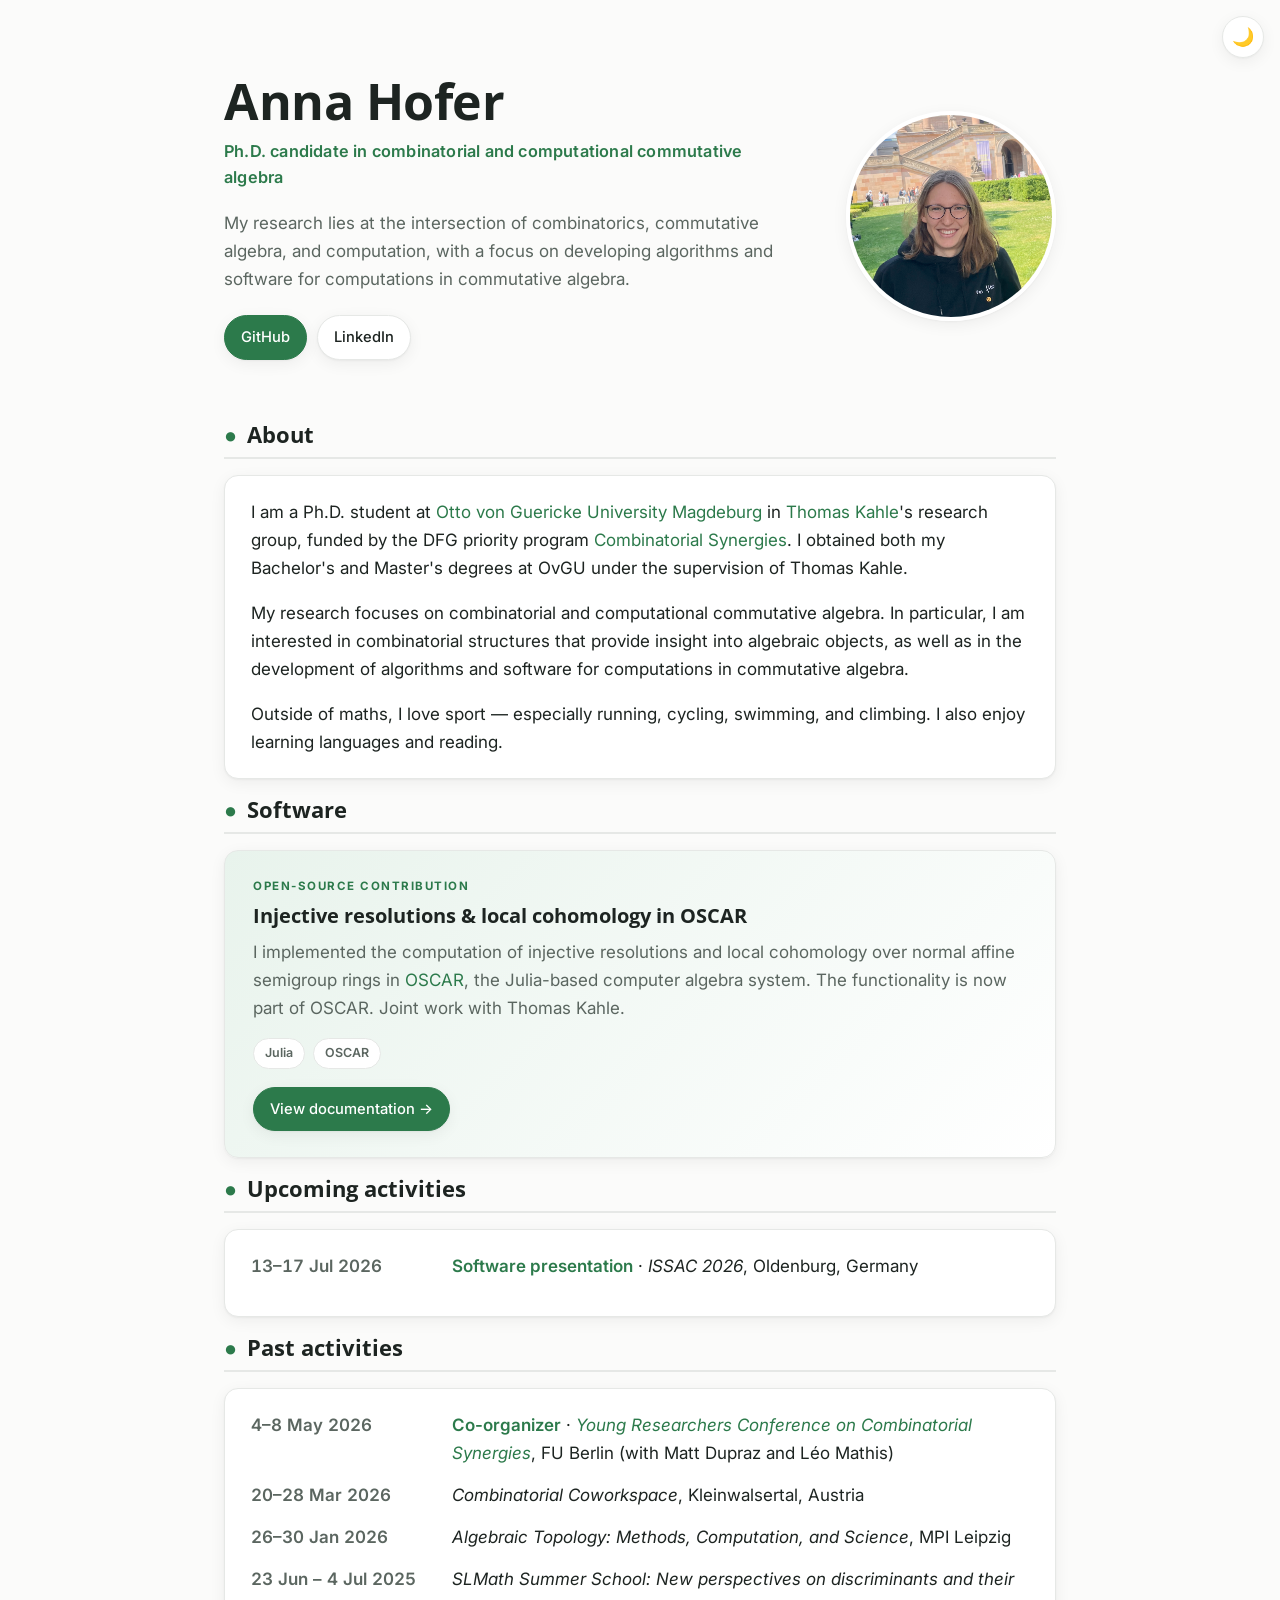
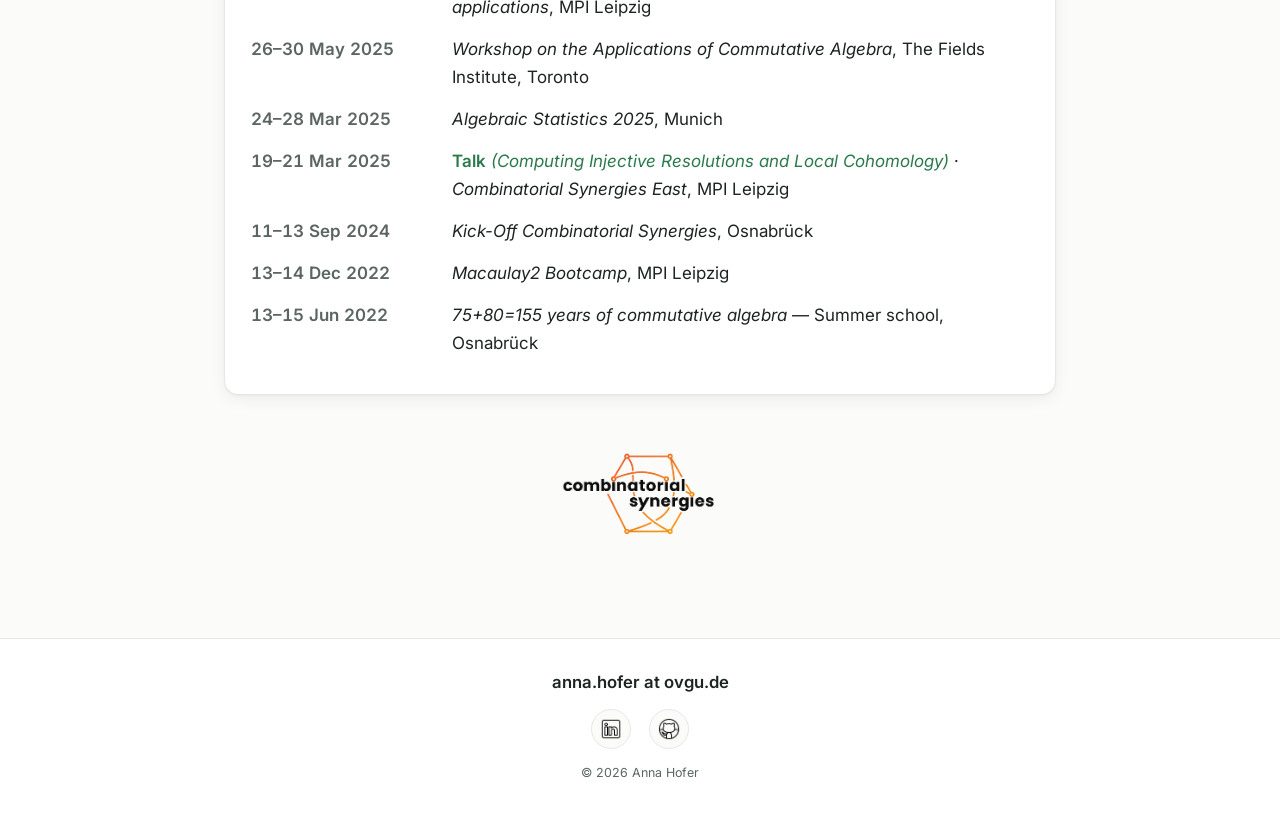
==== commit 0419d2a4: "add software presentation" ====
--- a/index.html
+++ b/index.html
@@ -73,7 +73,7 @@
             <h2 class="section-title"><span class="dot">●</span> Upcoming activities</h2>
             <div class="card">
                 <ul class="list dates">
-                    <li><span class="date">13–17 Jul 2026</span> <span><em>ISSAC 2026</em>, Oldenburg, Germany</span></li>
+                    <li><span class="date">13–17 Jul 2026</span> <span><span class="role">Software presentation</span> · <em>ISSAC 2026</em>, Oldenburg, Germany</span></li>
                 </ul>
             </div>
         </section>
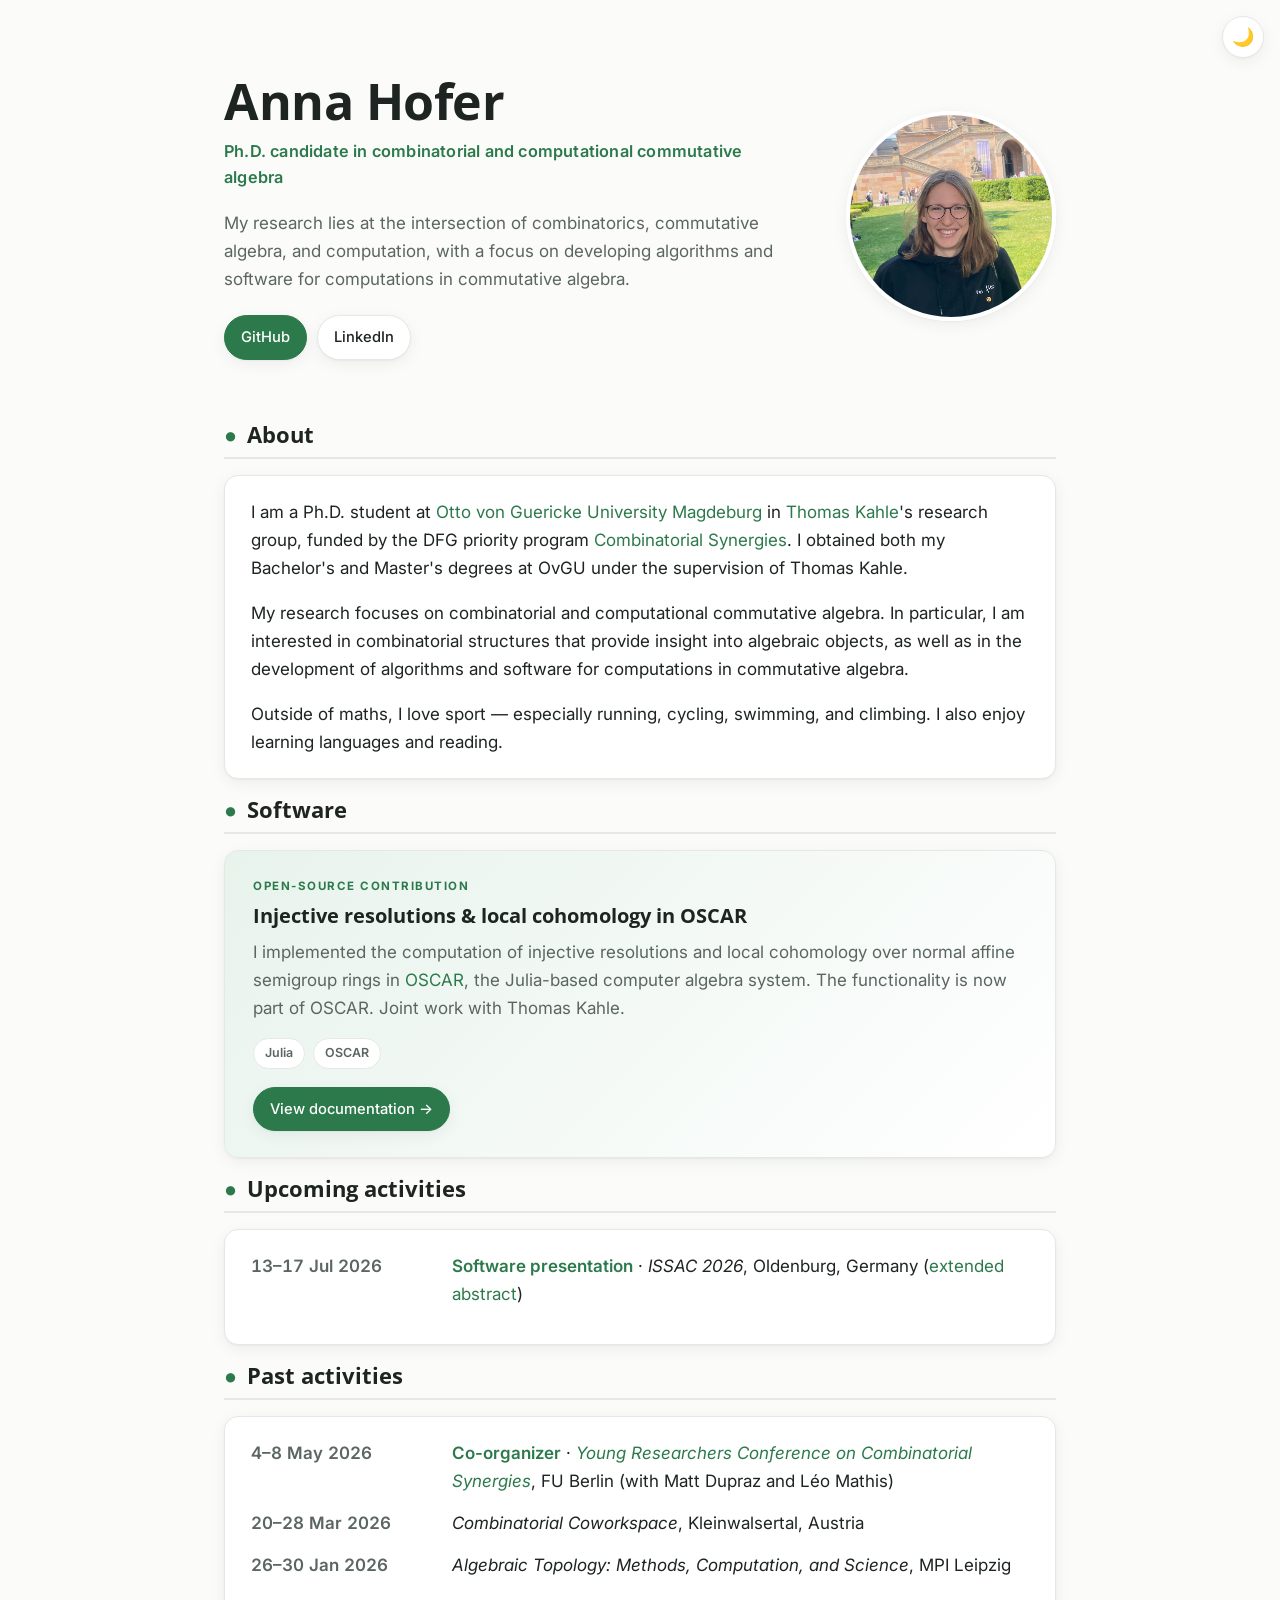
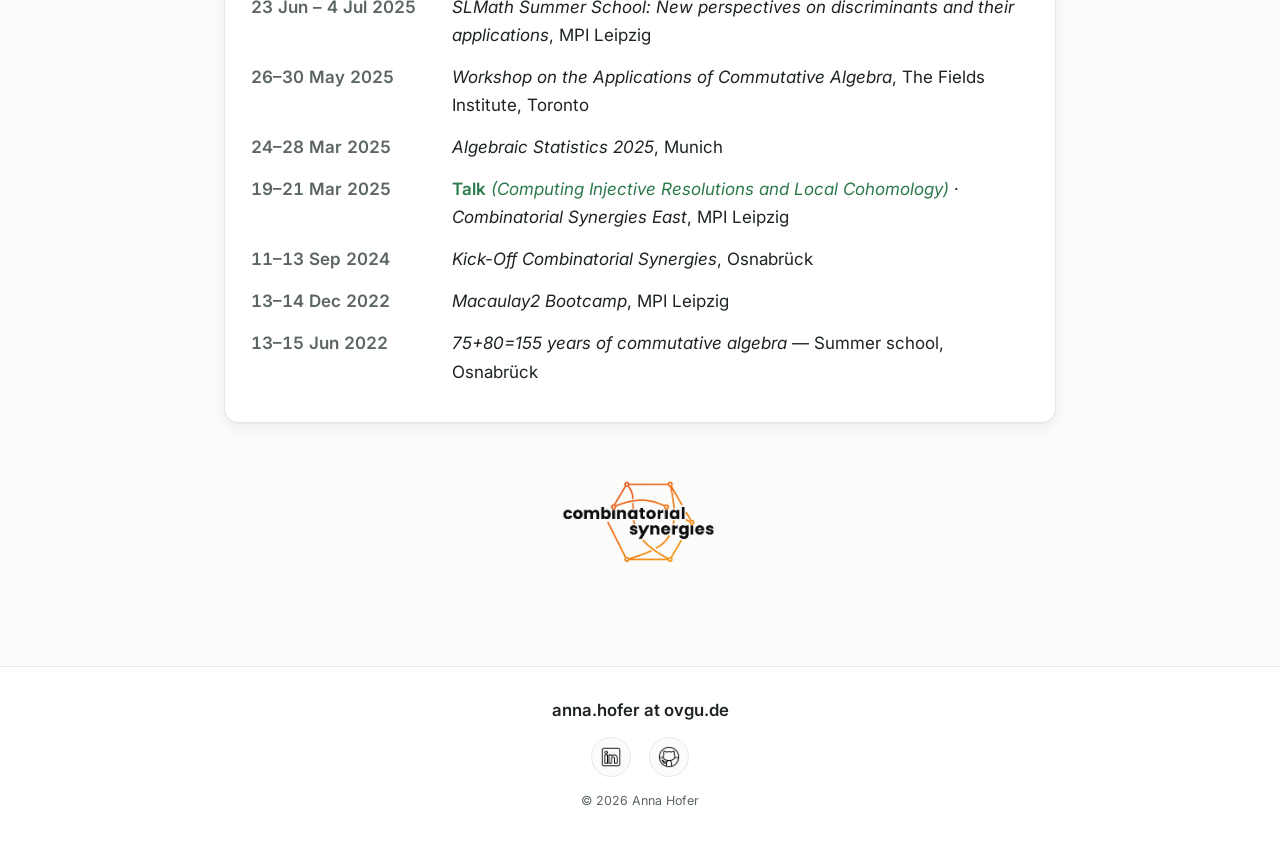
==== commit b1e4ff66: "add extended abstract link" ====
--- a/index.html
+++ b/index.html
@@ -73,7 +73,7 @@
             <h2 class="section-title"><span class="dot">●</span> Upcoming activities</h2>
             <div class="card">
                 <ul class="list dates">
-                    <li><span class="date">13–17 Jul 2026</span> <span><span class="role">Software presentation</span> · <em>ISSAC 2026</em>, Oldenburg, Germany</span></li>
+                    <li><span class="date">13–17 Jul 2026</span> <span><span class="role">Software presentation</span> · <em>ISSAC 2026</em>, Oldenburg, Germany (<a href="papers/issac_2026.pdf" target="_blank" rel="noopener">extended abstract</a>)</span></li>
                 </ul>
             </div>
         </section>
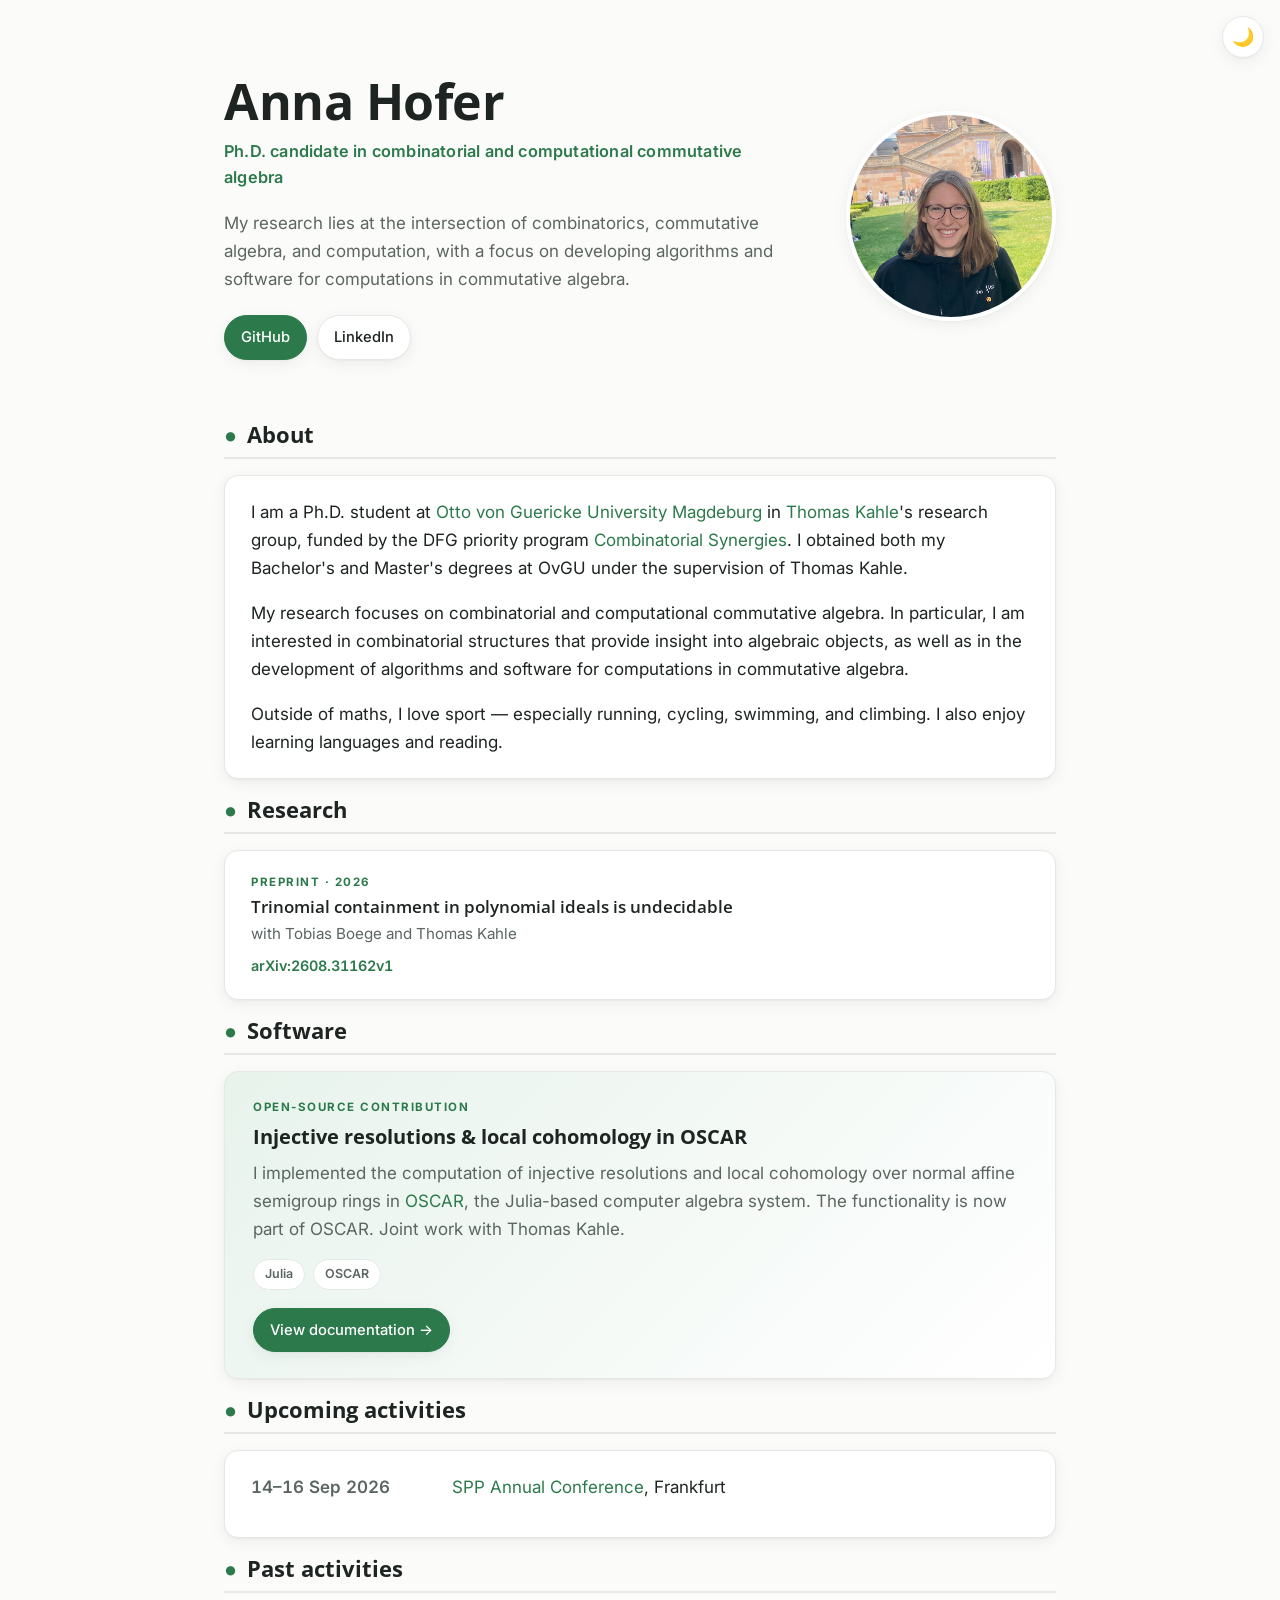
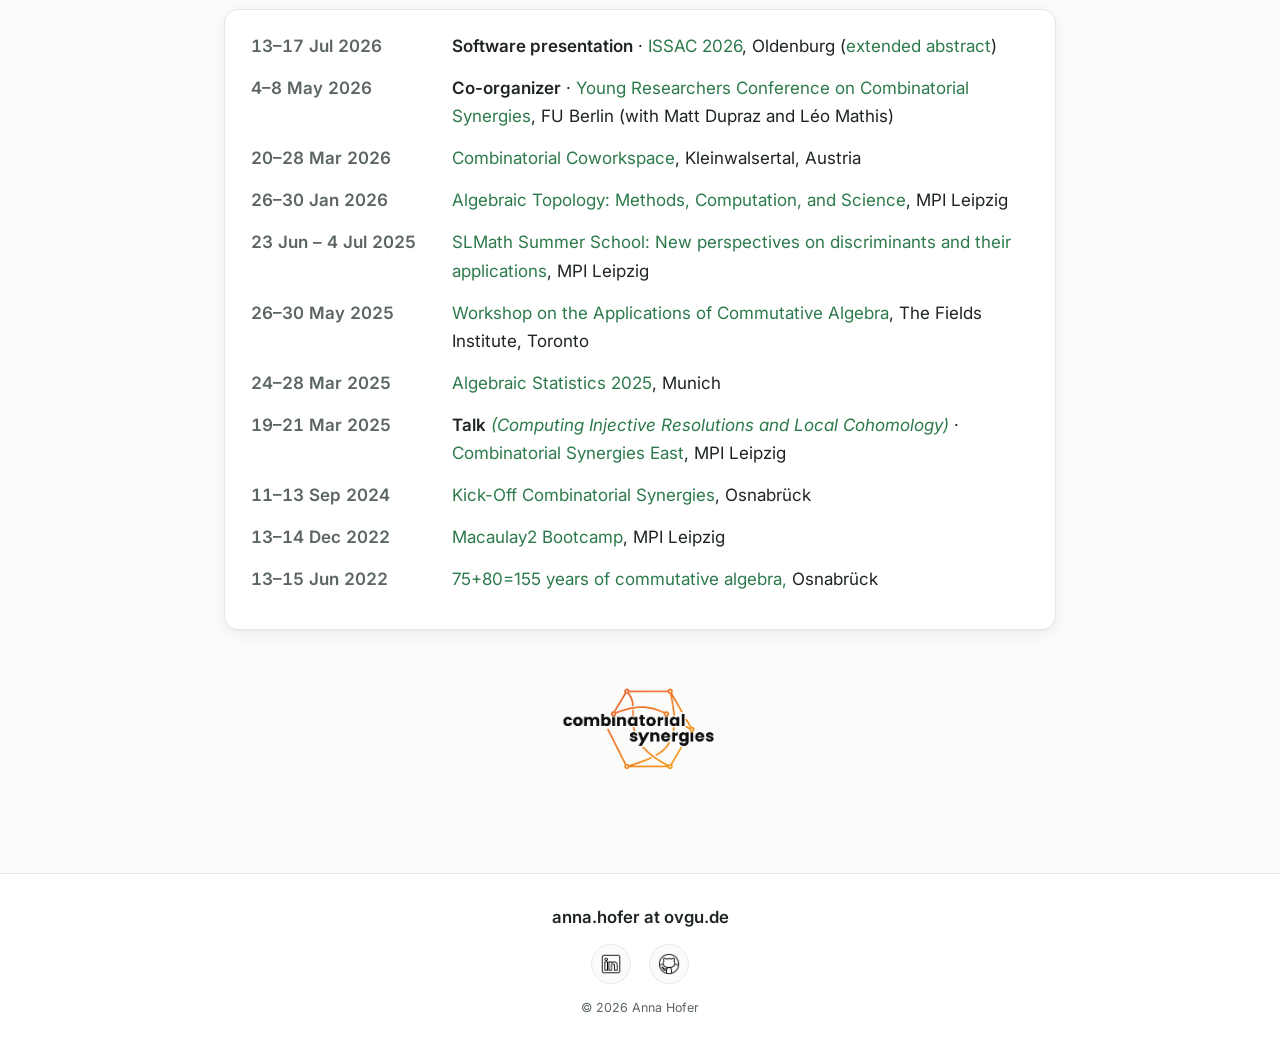
==== commit c2d08889: "add new preprint and update activities" ====
--- a/index.html
+++ b/index.html
@@ -1,148 +1,349 @@
-<!DOCTYPE html>
+<!doctype html>
 <html lang="en">
-
-<head>
-    <meta charset="UTF-8">
-    <meta name="viewport" content="width=device-width, initial-scale=1.0">
-    <meta http-equiv="X-UA-Compatible" content="IE=edge">
+  <head>
+    <meta charset="UTF-8" />
+    <meta name="viewport" content="width=device-width, initial-scale=1.0" />
+    <meta http-equiv="X-UA-Compatible" content="IE=edge" />
     <title>Anna Hofer</title>
-    <meta name="description" content="Anna Hofer — Ph.D. researcher in computational and combinatorial algebra, developing algorithms and software for symbolic computation.">
-    <link rel="preconnect" href="https://fonts.googleapis.com">
-    <link rel="preconnect" href="https://fonts.gstatic.com" crossorigin>
-    <link href="https://fonts.googleapis.com/css2?family=Inter:wght@400;500;600;700&family=Open+Sans:ital,wght@0,300..800;1,300..800&display=swap" rel="stylesheet">
-    <link rel="stylesheet" href="styles.css">
-</head>
-
-<body>
-    <button class="toggle-btn" id="toggleButton" aria-label="Toggle dark mode" title="Toggle dark mode">🌙</button>
+    <meta
+      name="description"
+      content="Anna Hofer — Ph.D. researcher in computational and combinatorial algebra, developing algorithms and software for symbolic computation."
+    />
+    <link rel="preconnect" href="https://fonts.googleapis.com" />
+    <link rel="preconnect" href="https://fonts.gstatic.com" crossorigin />
+    <link
+      href="https://fonts.googleapis.com/css2?family=Inter:wght@400;500;600;700&family=Open+Sans:ital,wght@0,300..800;1,300..800&display=swap"
+      rel="stylesheet"
+    />
+    <link rel="stylesheet" href="styles.css" />
+  </head>
+
+  <body>
+    <button
+      class="toggle-btn"
+      id="toggleButton"
+      aria-label="Toggle dark mode"
+      title="Toggle dark mode"
+    >
+      🌙
+    </button>
 
     <main>
-        <!-- ============================ Hero ============================ -->
-        <header class="hero">
-            <div class="hero-text">
-                <h1>Anna Hofer</h1>
-                <p class="tagline">Ph.D. candidate in combinatorial and computational commutative algebra</p>
-                <p>My research lies at the intersection of combinatorics, commutative algebra, and computation,
-                    with a focus on developing algorithms and software for computations in commutative algebra.</p>
-                <div class="quick-links">
-                    <a class="btn btn-primary" href="https://github.com/annahofer00" target="_blank" rel="noopener">GitHub</a>
-                    <a class="btn" href="https://www.linkedin.com/in/anna-hofer-32a179178" target="_blank" rel="noopener">LinkedIn</a>
-                </div>
-            </div>
-            <img class="hero-photo" src="images/IMG_5565_small.jpeg" alt="Portrait of Anna Hofer">
-        </header>
-
-        <!-- ============================ About ============================ -->
-        <section class="section">
-            <h2 class="section-title"><span class="dot">●</span> About</h2>
-            <div class="card">
-                <p>I am a Ph.D. student at <a href="https://ovgu.de">Otto von Guericke University Magdeburg</a> in
-                    <a href="https://www.thomas-kahle.de">Thomas Kahle</a>'s research group, funded by the DFG priority
-                    program <a href="https://www.combinatorial-synergies.de">Combinatorial Synergies</a>. I obtained both
-                    my Bachelor's and Master's degrees at OvGU under the supervision of Thomas Kahle.</p>
-                <p>My research focuses on combinatorial and computational commutative algebra. In particular, I am
-                    interested in combinatorial structures that provide insight into algebraic objects, as well as in the
-                    development of algorithms and software for computations in commutative algebra.</p>
-                <p style="margin-bottom: 0;">Outside of maths, I love sport — especially running, cycling, swimming, and
-                    climbing. I also enjoy learning languages and reading.</p>
-            </div>
-        </section>
-
-        <!-- ====================== Software ====================== -->
-        <section class="section">
-            <h2 class="section-title"><span class="dot">●</span> Software</h2>
-            <div class="featured">
-                <p class="eyebrow">Open-source contribution</p>
-                <h3>Injective resolutions &amp; local cohomology in OSCAR</h3>
-                <p>I implemented the computation of injective resolutions and local cohomology over normal affine
-                    semigroup rings in <a href="https://www.oscar-system.org">OSCAR</a>, the Julia-based computer algebra
-                    system. The functionality is now part of OSCAR. Joint work
-                    with Thomas Kahle.</p>
-                <div class="tag-row">
-                    <span class="tag">Julia</span>
-                    <span class="tag">OSCAR</span>
-                </div>
-                <a class="btn btn-primary"
-                   href="https://docs.oscar-system.org/stable/Experimental/InjectiveResolutions/introduction/"
-                   target="_blank" rel="noopener">View documentation →</a>
-            </div>
-        </section>
-
-        <!-- ====================== Upcoming activities ====================== -->
-        <section class="section">
-            <h2 class="section-title"><span class="dot">●</span> Upcoming activities</h2>
-            <div class="card">
-                <ul class="list dates">
-                    <li><span class="date">13–17 Jul 2026</span> <span><span class="role">Software presentation</span> · <em>ISSAC 2026</em>, Oldenburg, Germany (<a href="papers/issac_2026.pdf" target="_blank" rel="noopener">extended abstract</a>)</span></li>
-                </ul>
-            </div>
-        </section>
-
-        <!-- ======================== Past activities ======================== -->
-        <section class="section">
-            <h2 class="section-title"><span class="dot">●</span> Past activities</h2>
-            <div class="card">
-                    <ul class="list dates">
-                        <li><span class="date">4–8 May 2026</span> <span><span class="role">Co-organizer</span> · <em><a href="https://mathconf.eu/yrccs-2026/index.html">Young Researchers Conference on Combinatorial Synergies</a></em>, FU Berlin (with Matt Dupraz and Léo Mathis)</span></li>
-                        <li><span class="date">20–28 Mar 2026</span> <span><em>Combinatorial Coworkspace</em>, Kleinwalsertal, Austria</span></li>
-                        <li><span class="date">26–30 Jan 2026</span> <span><em>Algebraic Topology: Methods, Computation, and Science</em>, MPI Leipzig</span></li>
-                        <li><span class="date">23 Jun – 4 Jul 2025</span> <span><em>SLMath Summer School: New perspectives on discriminants and their applications</em>, MPI Leipzig</span></li>
-                        <li><span class="date">26–30 May 2025</span> <span><em>Workshop on the Applications of Commutative Algebra</em>, The Fields Institute, Toronto</span></li>
-                        <li><span class="date">24–28 Mar 2025</span> <span><em>Algebraic Statistics 2025</em>, Munich</span></li>
-                        <li><span class="date">19–21 Mar 2025</span> <span><span class="role">Talk</span> <span class="talk-title">(Computing Injective Resolutions and Local Cohomology)</span> · <em>Combinatorial Synergies East</em>, MPI Leipzig</span></li>
-                        <li><span class="date">11–13 Sep 2024</span> <span><em>Kick-Off Combinatorial Synergies</em>, Osnabrück</span></li>
-                        <li><span class="date">13–14 Dec 2022</span> <span><em>Macaulay2 Bootcamp</em>, MPI Leipzig</span></li>
-                        <li><span class="date">13–15 Jun 2022</span> <span><em>75+80=155 years of commutative algebra</em> — Summer school, Osnabrück</span></li>
-                    </ul>
-            </div>
-        </section>
-
-        <!-- ============================ SPP logo ============================ -->
-        <div class="spp">
-            <a href="https://www.combinatorial-synergies.de">
-                <img id="SPPlogo" src="images/BWM-farbig-typo-schwarz.png" alt="Combinatorial Synergies logo">
-            </a>
-        </div>
+      <!-- ============================ Hero ============================ -->
+      <header class="hero">
+        <div class="hero-text">
+          <h1>Anna Hofer</h1>
+          <p class="tagline">
+            Ph.D. candidate in combinatorial and computational commutative
+            algebra
+          </p>
+          <p>
+            My research lies at the intersection of combinatorics, commutative
+            algebra, and computation, with a focus on developing algorithms and
+            software for computations in commutative algebra.
+          </p>
+          <div class="quick-links">
+            <a
+              class="btn btn-primary"
+              href="https://github.com/annahofer00"
+              target="_blank"
+              rel="noopener"
+              >GitHub</a
+            >
+            <a
+              class="btn"
+              href="https://www.linkedin.com/in/anna-hofer-32a179178"
+              target="_blank"
+              rel="noopener"
+              >LinkedIn</a
+            >
+          </div>
+        </div>
+        <img
+          class="hero-photo"
+          src="images/IMG_5565_small.jpeg"
+          alt="Portrait of Anna Hofer"
+        />
+      </header>
+
+      <!-- ============================ About ============================ -->
+      <section class="section">
+        <h2 class="section-title"><span class="dot">●</span> About</h2>
+        <div class="card">
+          <p>
+            I am a Ph.D. student at
+            <a href="https://ovgu.de">Otto von Guericke University Magdeburg</a>
+            in <a href="https://www.thomas-kahle.de">Thomas Kahle</a>'s research
+            group, funded by the DFG priority program
+            <a href="https://www.combinatorial-synergies.de"
+              >Combinatorial Synergies</a
+            >. I obtained both my Bachelor's and Master's degrees at OvGU under
+            the supervision of Thomas Kahle.
+          </p>
+          <p>
+            My research focuses on combinatorial and computational commutative
+            algebra. In particular, I am interested in combinatorial structures
+            that provide insight into algebraic objects, as well as in the
+            development of algorithms and software for computations in
+            commutative algebra.
+          </p>
+          <p style="margin-bottom: 0">
+            Outside of maths, I love sport — especially running, cycling,
+            swimming, and climbing. I also enjoy learning languages and reading.
+          </p>
+        </div>
+      </section>
+
+      <!-- ============================ Research ============================ -->
+      <section class="section">
+        <h2 class="section-title"><span class="dot">●</span> Research</h2>
+        <div class="card">
+          <ul class="pub-list">
+            <!-- To add a paper, copy one <li> block and edit the four fields:
+                         title, authors, arXiv ID (appears twice: in the href and the link text),
+                         and the label above the title (Preprint / Published / etc.).
+                         Delete the placeholder <li> below once the real entry is in. -->
+            <li>
+              <span class="pub-type">Preprint · 2026</span>
+              <span class="pub-title"
+                >Trinomial containment in polynomial ideals is undecidable</span
+              >
+              <span class="pub-authors"
+                >with Tobias Boege and Thomas Kahle</span
+              >
+              <div class="pub-links">
+                <a
+                  href="https://arxiv.org/abs/2608.31162v1"
+                  target="_blank"
+                  rel="noopener"
+                  >arXiv:2608.31162v1</a
+                >
+              </div>
+            </li>
+          </ul>
+        </div>
+      </section>
+
+      <!-- ====================== Software ====================== -->
+      <section class="section">
+        <h2 class="section-title"><span class="dot">●</span> Software</h2>
+        <div class="featured">
+          <p class="eyebrow">Open-source contribution</p>
+          <h3>Injective resolutions &amp; local cohomology in OSCAR</h3>
+          <p>
+            I implemented the computation of injective resolutions and local
+            cohomology over normal affine semigroup rings in
+            <a href="https://www.oscar-system.org">OSCAR</a>, the Julia-based
+            computer algebra system. The functionality is now part of OSCAR.
+            Joint work with Thomas Kahle.
+          </p>
+          <div class="tag-row">
+            <span class="tag">Julia</span>
+            <span class="tag">OSCAR</span>
+          </div>
+          <a
+            class="btn btn-primary"
+            href="https://docs.oscar-system.org/stable/Experimental/InjectiveResolutions/introduction/"
+            target="_blank"
+            rel="noopener"
+            >View documentation →</a
+          >
+        </div>
+      </section>
+
+      <!-- ====================== Upcoming activities ====================== -->
+      <section class="section">
+        <h2 class="section-title">
+          <span class="dot">●</span> Upcoming activities
+        </h2>
+        <div class="card">
+          <ul class="list dates">
+            <li>
+              <span class="date">14–16 Sep 2026</span>
+              <span>
+                <span class="conf"
+                  ><a
+                    href="https://www.combinatorial-synergies.de/activities/2026-09_AnnualConference/"
+                    >SPP Annual Conference</a
+                  ></span
+                >, Frankfurt
+              </span>
+            </li>
+          </ul>
+        </div>
+      </section>
+
+      <!-- ======================== Past activities ======================== -->
+      <section class="section">
+        <h2 class="section-title">
+          <span class="dot">●</span> Past activities
+        </h2>
+        <div class="card">
+          <ul class="list dates">
+            <li>
+              <span class="date">13–17 Jul 2026</span>
+              <span
+                ><span class="role">Software presentation</span> ·
+                <span class="conf"
+                  ><a href="https://www.issac-conference.org/2026/"
+                    >ISSAC 2026</a
+                  ></span
+                >, Oldenburg (<a
+                  href="papers/issac_2026.pdf"
+                  target="_blank"
+                  rel="noopener"
+                  >extended abstract</a
+                >)</span
+              >
+            </li>
+            <li>
+              <span class="date">4–8 May 2026</span>
+              <span
+                ><span class="role">Co-organizer</span> ·
+                <span class="conf"
+                  ><a href="https://mathconf.eu/yrccs-2026/index.html"
+                    >Young Researchers Conference on Combinatorial Synergies</a
+                  ></span
+                >, FU Berlin (with Matt Dupraz and Léo Mathis)</span
+              >
+            </li>
+            <li>
+              <span class="date">20–28 Mar 2026</span>
+              <span
+                ><span class="conf">Combinatorial Coworkspace</span>,
+                Kleinwalsertal, Austria</span
+              >
+            </li>
+            <li>
+              <span class="date">26–30 Jan 2026</span>
+              <span
+                ><span class="conf"
+                  >Algebraic Topology: Methods, Computation, and Science</span
+                >, MPI Leipzig</span
+              >
+            </li>
+            <li>
+              <span class="date">23 Jun – 4 Jul 2025</span>
+              <span
+                ><span class="conf"
+                  >SLMath Summer School: New perspectives on discriminants and
+                  their applications</span
+                >, MPI Leipzig</span
+              >
+            </li>
+            <li>
+              <span class="date">26–30 May 2025</span>
+              <span
+                ><span class="conf"
+                  >Workshop on the Applications of Commutative Algebra</span
+                >, The Fields Institute, Toronto</span
+              >
+            </li>
+            <li>
+              <span class="date">24–28 Mar 2025</span>
+              <span
+                ><span class="conf">Algebraic Statistics 2025</span>,
+                Munich</span
+              >
+            </li>
+            <li>
+              <span class="date">19–21 Mar 2025</span>
+              <span
+                ><span class="role">Talk</span>
+                <span class="talk-title"
+                  >(Computing Injective Resolutions and Local Cohomology)</span
+                >
+                · <span class="conf">Combinatorial Synergies East</span>, MPI
+                Leipzig</span
+              >
+            </li>
+            <li>
+              <span class="date">11–13 Sep 2024</span>
+              <span
+                ><span class="conf">Kick-Off Combinatorial Synergies</span>,
+                Osnabrück</span
+              >
+            </li>
+            <li>
+              <span class="date">13–14 Dec 2022</span>
+              <span
+                ><span class="conf">Macaulay2 Bootcamp</span>, MPI Leipzig</span
+              >
+            </li>
+            <li>
+              <span class="date">13–15 Jun 2022</span>
+              <span
+                ><span class="conf"
+                  >75+80=155 years of commutative algebra,</span
+                >
+                Osnabrück</span
+              >
+            </li>
+          </ul>
+        </div>
+      </section>
+
+      <!-- ============================ SPP logo ============================ -->
+      <div class="spp">
+        <a href="https://www.combinatorial-synergies.de">
+          <img
+            id="SPPlogo"
+            src="images/BWM-farbig-typo-schwarz.png"
+            alt="Combinatorial Synergies logo"
+          />
+        </a>
+      </div>
     </main>
 
     <footer>
-        <p class="contact-email">anna.hofer at ovgu.de</p>
-        <div class="social-icons">
-            <a href="https://www.linkedin.com/in/anna-hofer-32a179178" aria-label="LinkedIn" target="_blank" rel="noopener">
-                <img src="images/icons8-linkedin-50.png" alt="LinkedIn">
-            </a>
-            <a href="https://github.com/annahofer00" aria-label="GitHub" target="_blank" rel="noopener">
-                <img src="images/icons8-github-50.png" alt="GitHub">
-            </a>
-        </div>
-        <p class="copyright">© 2026 Anna Hofer</p>
+      <p class="contact-email">anna.hofer at ovgu.de</p>
+      <div class="social-icons">
+        <a
+          href="https://www.linkedin.com/in/anna-hofer-32a179178"
+          aria-label="LinkedIn"
+          target="_blank"
+          rel="noopener"
+        >
+          <img src="images/icons8-linkedin-50.png" alt="LinkedIn" />
+        </a>
+        <a
+          href="https://github.com/annahofer00"
+          aria-label="GitHub"
+          target="_blank"
+          rel="noopener"
+        >
+          <img src="images/icons8-github-50.png" alt="GitHub" />
+        </a>
+      </div>
+      <p class="copyright">© 2026 Anna Hofer</p>
     </footer>
 
     <script>
-        const toggleButton = document.getElementById('toggleButton');
-        const body = document.body;
-        const SPPlogo = document.getElementById('SPPlogo');
-
-        function applyTheme(isDark) {
-            body.classList.toggle('dark-mode', isDark);
-            toggleButton.textContent = isDark ? '☀' : '🌙';
-            SPPlogo.src = isDark
-                ? "images/BWM-farbig-typo-weiss.png"
-                : "images/BWM-farbig-typo-schwarz.png";
-        }
-
-        // 1. Determine initial theme from saved preference or system setting
-        const prefersDark = window.matchMedia('(prefers-color-scheme: dark)').matches;
-        const userTheme = localStorage.getItem('theme');
-        applyTheme(userTheme === 'dark' || (userTheme === null && prefersDark));
-
-        // 2. Toggle on click and remember the choice
-        toggleButton.addEventListener('click', function () {
-            const nowDark = !body.classList.contains('dark-mode');
-            applyTheme(nowDark);
-            localStorage.setItem('theme', nowDark ? 'dark' : 'light');
-        });
+      const toggleButton = document.getElementById("toggleButton");
+      const body = document.body;
+      const SPPlogo = document.getElementById("SPPlogo");
+
+      function applyTheme(isDark) {
+        body.classList.toggle("dark-mode", isDark);
+        toggleButton.textContent = isDark ? "☀" : "🌙";
+        SPPlogo.src = isDark
+          ? "images/BWM-farbig-typo-weiss.png"
+          : "images/BWM-farbig-typo-schwarz.png";
+      }
+
+      // 1. Determine initial theme from saved preference or system setting
+      const prefersDark = window.matchMedia(
+        "(prefers-color-scheme: dark)",
+      ).matches;
+      const userTheme = localStorage.getItem("theme");
+      applyTheme(userTheme === "dark" || (userTheme === null && prefersDark));
+
+      // 2. Toggle on click and remember the choice
+      toggleButton.addEventListener("click", function () {
+        const nowDark = !body.classList.contains("dark-mode");
+        applyTheme(nowDark);
+        localStorage.setItem("theme", nowDark ? "dark" : "light");
+      });
     </script>
-</body>
-
+  </body>
 </html>
--- a/styles.css
+++ b/styles.css
@@ -4,371 +4,535 @@
    ============================================================ */
 
 :root {
-    --bg: #fbfbfa;
-    --surface: #ffffff;
-    --surface-2: #f4f6f4;
-    --border: #e6e8e6;
-    --text: #1d2421;
-    --text-muted: #5b6660;
-    --accent: #2c7a4b;
-    --accent-strong: #1f5e39;
-    --accent-soft: #e8f3ec;
-    --orange: #c0660f;
-    --shadow: 0 1px 2px rgba(16, 24, 20, 0.04), 0 4px 16px rgba(16, 24, 20, 0.06);
-    --shadow-hover: 0 2px 6px rgba(16, 24, 20, 0.08), 0 12px 28px rgba(16, 24, 20, 0.10);
-    --radius: 14px;
-    --maxw: 880px;
+  --bg: #fbfbfa;
+  --surface: #ffffff;
+  --surface-2: #f4f6f4;
+  --border: #e6e8e6;
+  --text: #1d2421;
+  --text-muted: #5b6660;
+  --accent: #2c7a4b;
+  --accent-strong: #1f5e39;
+  --accent-soft: #e8f3ec;
+  --orange: #c0660f;
+  --shadow: 0 1px 2px rgba(16, 24, 20, 0.04), 0 4px 16px rgba(16, 24, 20, 0.06);
+  --shadow-hover:
+    0 2px 6px rgba(16, 24, 20, 0.08), 0 12px 28px rgba(16, 24, 20, 0.1);
+  --radius: 14px;
+  --maxw: 880px;
 }
 
 body.dark-mode {
-    --bg: #14171a;
-    --surface: #1c2024;
-    --surface-2: #232a2c;
-    --border: #2c343a;
-    --text: #e9ecea;
-    --text-muted: #9aa8a1;
-    --accent: #6ec18a;
-    --accent-strong: #8fd3a6;
-    --accent-soft: #1d2b22;
-    --orange: #e8a463;
-    --shadow: 0 1px 2px rgba(0, 0, 0, 0.4), 0 6px 20px rgba(0, 0, 0, 0.35);
-    --shadow-hover: 0 2px 8px rgba(0, 0, 0, 0.5), 0 14px 32px rgba(0, 0, 0, 0.45);
+  --bg: #14171a;
+  --surface: #1c2024;
+  --surface-2: #232a2c;
+  --border: #2c343a;
+  --text: #e9ecea;
+  --text-muted: #9aa8a1;
+  --accent: #6ec18a;
+  --accent-strong: #8fd3a6;
+  --accent-soft: #1d2b22;
+  --orange: #e8a463;
+  --shadow: 0 1px 2px rgba(0, 0, 0, 0.4), 0 6px 20px rgba(0, 0, 0, 0.35);
+  --shadow-hover: 0 2px 8px rgba(0, 0, 0, 0.5), 0 14px 32px rgba(0, 0, 0, 0.45);
 }
 
 /* ------------------------------------------------------------ */
 
-* { box-sizing: border-box; }
-
-html { scroll-behavior: smooth; }
+* {
+  box-sizing: border-box;
+}
+
+html {
+  scroll-behavior: smooth;
+}
 
 body {
-    font-family: "Inter", -apple-system, BlinkMacSystemFont, "Segoe UI", Roboto, Helvetica, Arial, sans-serif;
-    margin: 0;
-    padding: 0;
-    background-color: var(--bg);
-    color: var(--text);
-    line-height: 1.65;
-    font-size: 17px;
-    -webkit-font-smoothing: antialiased;
-    text-rendering: optimizeLegibility;
-    transition: background-color 0.25s ease, color 0.25s ease;
+  font-family:
+    "Inter",
+    -apple-system,
+    BlinkMacSystemFont,
+    "Segoe UI",
+    Roboto,
+    Helvetica,
+    Arial,
+    sans-serif;
+  margin: 0;
+  padding: 0;
+  background-color: var(--bg);
+  color: var(--text);
+  line-height: 1.65;
+  font-size: 17px;
+  -webkit-font-smoothing: antialiased;
+  text-rendering: optimizeLegibility;
+  transition:
+    background-color 0.25s ease,
+    color 0.25s ease;
 }
 
 main {
-    max-width: var(--maxw);
-    margin: 0 auto;
-    padding: 0 24px 64px;
-}
-
-h1, h2, h3 {
-    font-family: "Open Sans", -apple-system, BlinkMacSystemFont, "Segoe UI", Helvetica, Arial, sans-serif;
-    line-height: 1.2;
-    color: var(--text);
+  max-width: var(--maxw);
+  margin: 0 auto;
+  padding: 0 24px 64px;
+}
+
+h1,
+h2,
+h3 {
+  font-family:
+    "Open Sans",
+    -apple-system,
+    BlinkMacSystemFont,
+    "Segoe UI",
+    Helvetica,
+    Arial,
+    sans-serif;
+  line-height: 1.2;
+  color: var(--text);
 }
 
 a {
-    color: var(--accent);
-    text-decoration: none;
-    transition: color 0.15s ease;
-}
-
-a:hover { color: var(--accent-strong); text-decoration: underline; }
-
-p { margin: 0 0 1em; }
+  color: var(--accent);
+  text-decoration: none;
+  transition: color 0.15s ease;
+}
+
+a:hover {
+  color: var(--accent-strong);
+  text-decoration: underline;
+}
+
+p {
+  margin: 0 0 1em;
+}
 
 /* ============================ Hero ============================ */
 
 .hero {
-    display: flex;
-    flex-direction: column-reverse;
-    align-items: center;
-    gap: 28px;
-    text-align: center;
-    padding: 56px 0 40px;
-}
-
-.hero-text { flex: 1; }
+  display: flex;
+  flex-direction: column-reverse;
+  align-items: center;
+  gap: 28px;
+  text-align: center;
+  padding: 56px 0 40px;
+}
+
+.hero-text {
+  flex: 1;
+}
 
 .hero h1 {
-    font-size: clamp(2.2rem, 6vw, 3.1rem);
-    margin: 0 0 6px;
-    letter-spacing: -0.5px;
+  font-size: clamp(2.2rem, 6vw, 3.1rem);
+  margin: 0 0 6px;
+  letter-spacing: -0.5px;
 }
 
 .hero .tagline {
-    color: var(--accent);
-    font-weight: 600;
-    font-size: 1.02rem;
-    margin: 0 0 18px;
-    letter-spacing: 0.2px;
-}
-
-.hero p { color: var(--text-muted); margin: 0 auto 14px; max-width: 52ch; }
+  color: var(--accent);
+  font-weight: 600;
+  font-size: 1.02rem;
+  margin: 0 0 18px;
+  letter-spacing: 0.2px;
+}
+
+.hero p {
+  color: var(--text-muted);
+  margin: 0 auto 14px;
+  max-width: 52ch;
+}
 
 .hero-photo {
-    width: 190px;
-    height: 190px;
-    border-radius: 50%;
-    object-fit: cover;
-    box-shadow: var(--shadow);
-    border: 4px solid var(--surface);
-    flex-shrink: 0;
+  width: 190px;
+  height: 190px;
+  border-radius: 50%;
+  object-fit: cover;
+  box-shadow: var(--shadow);
+  border: 4px solid var(--surface);
+  flex-shrink: 0;
 }
 
 /* Quick links / contact buttons */
 .quick-links {
-    display: flex;
-    flex-wrap: wrap;
-    justify-content: center;
-    gap: 10px;
-    margin-top: 22px;
+  display: flex;
+  flex-wrap: wrap;
+  justify-content: center;
+  gap: 10px;
+  margin-top: 22px;
 }
 
 .btn {
-    display: inline-flex;
-    align-items: center;
-    gap: 7px;
-    padding: 9px 16px;
-    border-radius: 999px;
-    font-size: 0.92rem;
-    font-weight: 500;
-    border: 1px solid var(--border);
-    background: var(--surface);
-    color: var(--text);
-    box-shadow: var(--shadow);
-    transition: transform 0.12s ease, box-shadow 0.15s ease, background 0.15s ease;
+  display: inline-flex;
+  align-items: center;
+  gap: 7px;
+  padding: 9px 16px;
+  border-radius: 999px;
+  font-size: 0.92rem;
+  font-weight: 500;
+  border: 1px solid var(--border);
+  background: var(--surface);
+  color: var(--text);
+  box-shadow: var(--shadow);
+  transition:
+    transform 0.12s ease,
+    box-shadow 0.15s ease,
+    background 0.15s ease;
 }
 
 .btn:hover {
-    text-decoration: none;
-    transform: translateY(-2px);
-    box-shadow: var(--shadow-hover);
-    color: var(--text);
+  text-decoration: none;
+  transform: translateY(-2px);
+  box-shadow: var(--shadow-hover);
+  color: var(--text);
 }
 
 .btn-primary {
-    background: var(--accent);
-    border-color: var(--accent);
-    color: #fff;
-}
-.btn-primary:hover { background: var(--accent-strong); color: #fff; }
+  background: var(--accent);
+  border-color: var(--accent);
+  color: #fff;
+}
+.btn-primary:hover {
+  background: var(--accent-strong);
+  color: #fff;
+}
 
 /* ============================ Sections ============================ */
 
-.section { margin-top: 14px; }
+.section {
+  margin-top: 14px;
+}
 
 .section-title {
-    font-size: 1.35rem;
-    margin: 0 0 16px;
-    padding-bottom: 8px;
-    border-bottom: 2px solid var(--border);
-    display: flex;
-    align-items: baseline;
-    gap: 10px;
+  font-size: 1.35rem;
+  margin: 0 0 16px;
+  padding-bottom: 8px;
+  border-bottom: 2px solid var(--border);
+  display: flex;
+  align-items: baseline;
+  gap: 10px;
 }
 
 .section-title .dot {
-    color: var(--accent);
-    font-family: sans-serif;
+  color: var(--accent);
+  font-family: sans-serif;
 }
 
 .card {
-    background: var(--surface);
-    border: 1px solid var(--border);
-    border-radius: var(--radius);
-    padding: 22px 26px;
-    box-shadow: var(--shadow);
-    margin-bottom: 18px;
+  background: var(--surface);
+  border: 1px solid var(--border);
+  border-radius: var(--radius);
+  padding: 22px 26px;
+  box-shadow: var(--shadow);
+  margin-bottom: 18px;
 }
 
 /* Featured project (OSCAR) */
 .featured {
-    background: linear-gradient(135deg, var(--accent-soft), var(--surface));
-    border: 1px solid var(--border);
-    border-radius: var(--radius);
-    padding: 26px 28px;
-    box-shadow: var(--shadow);
-    margin-bottom: 18px;
+  background: linear-gradient(135deg, var(--accent-soft), var(--surface));
+  border: 1px solid var(--border);
+  border-radius: var(--radius);
+  padding: 26px 28px;
+  box-shadow: var(--shadow);
+  margin-bottom: 18px;
 }
 
 .featured .eyebrow {
-    text-transform: uppercase;
-    letter-spacing: 1.5px;
-    font-size: 0.72rem;
-    font-weight: 700;
-    color: var(--accent);
-    margin: 0 0 8px;
+  text-transform: uppercase;
+  letter-spacing: 1.5px;
+  font-size: 0.72rem;
+  font-weight: 700;
+  color: var(--accent);
+  margin: 0 0 8px;
 }
 
 .featured h3 {
-    font-size: 1.25rem;
-    margin: 0 0 10px;
-}
-
-.featured p { color: var(--text-muted); margin-bottom: 16px; }
-
-.tag-row { display: flex; flex-wrap: wrap; gap: 8px; margin-bottom: 18px; }
+  font-size: 1.25rem;
+  margin: 0 0 10px;
+}
+
+.featured p {
+  color: var(--text-muted);
+  margin-bottom: 16px;
+}
+
+.tag-row {
+  display: flex;
+  flex-wrap: wrap;
+  gap: 8px;
+  margin-bottom: 18px;
+}
 
 .tag {
-    font-size: 0.78rem;
-    font-weight: 600;
-    padding: 4px 11px;
-    border-radius: 999px;
-    background: var(--surface);
-    border: 1px solid var(--border);
-    color: var(--text-muted);
+  font-size: 0.78rem;
+  font-weight: 600;
+  padding: 4px 11px;
+  border-radius: 999px;
+  background: var(--surface);
+  border: 1px solid var(--border);
+  color: var(--text-muted);
 }
 
 /* Lists for news / activities */
-.list { list-style: none; padding: 0; margin: 0; }
+.list {
+  list-style: none;
+  padding: 0;
+  margin: 0;
+}
 
 .list li {
-    position: relative;
-    padding-left: 22px;
-    margin-bottom: 14px;
-    color: var(--text);
+  position: relative;
+  padding-left: 22px;
+  margin-bottom: 14px;
+  color: var(--text);
 }
 
 .list li::before {
-    content: "";
-    position: absolute;
-    left: 2px;
-    top: 0.62em;
-    width: 7px;
-    height: 7px;
-    border-radius: 50%;
-    background: var(--accent);
+  content: "";
+  position: absolute;
+  left: 2px;
+  top: 0.62em;
+  width: 7px;
+  height: 7px;
+  border-radius: 50%;
+  background: var(--accent);
 }
 
 /* Date-column (CV-style) layout */
 .list.dates li {
-    display: grid;
-    grid-template-columns: 1fr;
-    gap: 2px 16px;
-    padding-left: 0;
-    margin-bottom: 14px;
-}
-.list.dates li::before { display: none; }
+  display: grid;
+  grid-template-columns: 1fr;
+  gap: 2px 16px;
+  padding-left: 0;
+  margin-bottom: 14px;
+}
+.list.dates li::before {
+  display: none;
+}
 
 .list.dates li .date {
-    color: var(--text-muted);
-    font-variant-numeric: tabular-nums;
-    font-weight: 600;
-    white-space: nowrap;
+  color: var(--text-muted);
+  font-variant-numeric: tabular-nums;
+  font-weight: 600;
+  white-space: nowrap;
 }
 
 @media (min-width: 560px) {
-    .list.dates li {
-        grid-template-columns: 185px 1fr;
-        gap: 16px;
-        align-items: baseline;
-    }
+  .list.dates li {
+    grid-template-columns: 185px 1fr;
+    gap: 16px;
+    align-items: baseline;
+  }
 }
 
 /* Accent role label — highlights the organizing role without a pill badge */
 .role {
-    color: var(--accent);
-    font-weight: 600;
+  /* color: var(--accent); */
+  font-weight: 600;
 }
 
 /* Talk title — green but normal weight */
 .talk-title {
-    color: var(--accent);
-    font-style: italic;
-}
-
-.list em { color: var(--text); font-style: italic; }
+  color: var(--accent);
+  font-style: italic;
+}
+
+/* Conference / event names — always green, whether or not they link out */
+.conf {
+  color: var(--accent);
+}
+
+.conf a {
+  color: inherit;
+}
+
+/* ============================ Research ============================ */
+
+.pub-list {
+  list-style: none;
+  padding: 0;
+  margin: 0;
+}
+
+.pub-list li + li {
+  margin-top: 20px;
+  padding-top: 20px;
+  border-top: 1px solid var(--border);
+}
+
+.pub-type {
+  text-transform: uppercase;
+  letter-spacing: 1.5px;
+  font-size: 0.72rem;
+  font-weight: 700;
+  color: var(--accent);
+  display: block;
+  margin-bottom: 4px;
+}
+
+.pub-title {
+  font-family:
+    "Open Sans",
+    -apple-system,
+    BlinkMacSystemFont,
+    "Segoe UI",
+    Helvetica,
+    Arial,
+    sans-serif;
+  font-size: 1.05rem;
+  font-weight: 600;
+  line-height: 1.35;
+  display: block;
+  margin-bottom: 2px;
+}
+
+.pub-authors {
+  color: var(--text-muted);
+  font-size: 0.95rem;
+  display: block;
+  margin-bottom: 8px;
+}
+
+.pub-links {
+  display: flex;
+  flex-wrap: wrap;
+  gap: 8px 14px;
+  font-size: 0.9rem;
+}
+
+.pub-links a {
+  font-weight: 600;
+  font-variant-numeric: tabular-nums;
+}
 
 /* Collapsible past activities */
 details.past summary {
-    cursor: pointer;
-    list-style: none;
-    font-weight: 600;
-    color: var(--accent);
-    padding: 4px 0;
-    user-select: none;
-}
-details.past summary::-webkit-details-marker { display: none; }
-details.past summary::after { content: " ▾"; }
-details.past[open] summary::after { content: " ▴"; }
-details.past .list { margin-top: 16px; }
+  cursor: pointer;
+  list-style: none;
+  font-weight: 600;
+  color: var(--accent);
+  padding: 4px 0;
+  user-select: none;
+}
+details.past summary::-webkit-details-marker {
+  display: none;
+}
+details.past summary::after {
+  content: " ▾";
+}
+details.past[open] summary::after {
+  content: " ▴";
+}
+details.past .list {
+  margin-top: 16px;
+}
 
 /* SPP logo */
-.spp { text-align: center; margin: 36px 0 8px; }
-.spp img { max-width: 220px; height: auto; opacity: 0.95; }
+.spp {
+  text-align: center;
+  margin: 36px 0 8px;
+}
+.spp img {
+  max-width: 220px;
+  height: auto;
+  opacity: 0.95;
+}
 
 /* ============================ Theme toggle ============================ */
 
 .toggle-btn {
-    position: fixed;
-    top: 16px;
-    right: 16px;
-    z-index: 50;
-    width: 42px;
-    height: 42px;
-    border-radius: 50%;
-    border: 1px solid var(--border);
-    background: var(--surface);
-    color: var(--text);
-    cursor: pointer;
-    font-size: 18px;
-    line-height: 1;
-    box-shadow: var(--shadow);
-    transition: transform 0.12s ease, box-shadow 0.15s ease;
-}
-.toggle-btn:hover { transform: translateY(-1px); box-shadow: var(--shadow-hover); }
+  position: fixed;
+  top: 16px;
+  right: 16px;
+  z-index: 50;
+  width: 42px;
+  height: 42px;
+  border-radius: 50%;
+  border: 1px solid var(--border);
+  background: var(--surface);
+  color: var(--text);
+  cursor: pointer;
+  font-size: 18px;
+  line-height: 1;
+  box-shadow: var(--shadow);
+  transition:
+    transform 0.12s ease,
+    box-shadow 0.15s ease;
+}
+.toggle-btn:hover {
+  transform: translateY(-1px);
+  box-shadow: var(--shadow-hover);
+}
 
 /* ============================ Footer ============================ */
 
 footer {
-    border-top: 1px solid var(--border);
-    background: var(--surface);
-    color: var(--text-muted);
-    text-align: center;
-    padding: 30px 24px;
+  border-top: 1px solid var(--border);
+  background: var(--surface);
+  color: var(--text-muted);
+  text-align: center;
+  padding: 30px 24px;
 }
 
 footer .contact-email {
-    font-size: 1.05rem;
-    font-weight: 600;
-    color: var(--text);
-    margin: 0 0 12px;
+  font-size: 1.05rem;
+  font-weight: 600;
+  color: var(--text);
+  margin: 0 0 12px;
 }
 
 .social-icons {
-    display: flex;
-    justify-content: center;
-    gap: 18px;
-    margin-bottom: 14px;
+  display: flex;
+  justify-content: center;
+  gap: 18px;
+  margin-bottom: 14px;
 }
 .social-icons a {
-    display: inline-flex;
-    width: 40px;
-    height: 40px;
-    align-items: center;
-    justify-content: center;
-    border-radius: 50%;
-    border: 1px solid var(--border);
-    background: var(--bg);
-    transition: transform 0.12s ease, border-color 0.15s ease;
-}
-.social-icons a:hover { transform: translateY(-2px); border-color: var(--accent); }
-.social-icons img { width: 22px; height: 22px; }
-body.dark-mode .social-icons img { filter: invert(1) brightness(1.6); }
-
-.copyright { font-size: 0.78rem; margin: 0; }
+  display: inline-flex;
+  width: 40px;
+  height: 40px;
+  align-items: center;
+  justify-content: center;
+  border-radius: 50%;
+  border: 1px solid var(--border);
+  background: var(--bg);
+  transition:
+    transform 0.12s ease,
+    border-color 0.15s ease;
+}
+.social-icons a:hover {
+  transform: translateY(-2px);
+  border-color: var(--accent);
+}
+.social-icons img {
+  width: 22px;
+  height: 22px;
+}
+body.dark-mode .social-icons img {
+  filter: invert(1) brightness(1.6);
+}
+
+.copyright {
+  font-size: 0.78rem;
+  margin: 0;
+}
 
 /* ============================ Responsive ============================ */
 
 @media (min-width: 720px) {
-    .hero {
-        flex-direction: row;
-        text-align: left;
-        justify-content: space-between;
-        gap: 44px;
-        padding: 72px 0 48px;
-    }
-    .hero p { margin-left: 0; margin-right: 0; }
-    .quick-links { justify-content: flex-start; }
-    .hero-photo { width: 210px; height: 210px; }
-}
+  .hero {
+    flex-direction: row;
+    text-align: left;
+    justify-content: space-between;
+    gap: 44px;
+    padding: 72px 0 48px;
+  }
+  .hero p {
+    margin-left: 0;
+    margin-right: 0;
+  }
+  .quick-links {
+    justify-content: flex-start;
+  }
+  .hero-photo {
+    width: 210px;
+    height: 210px;
+  }
+}
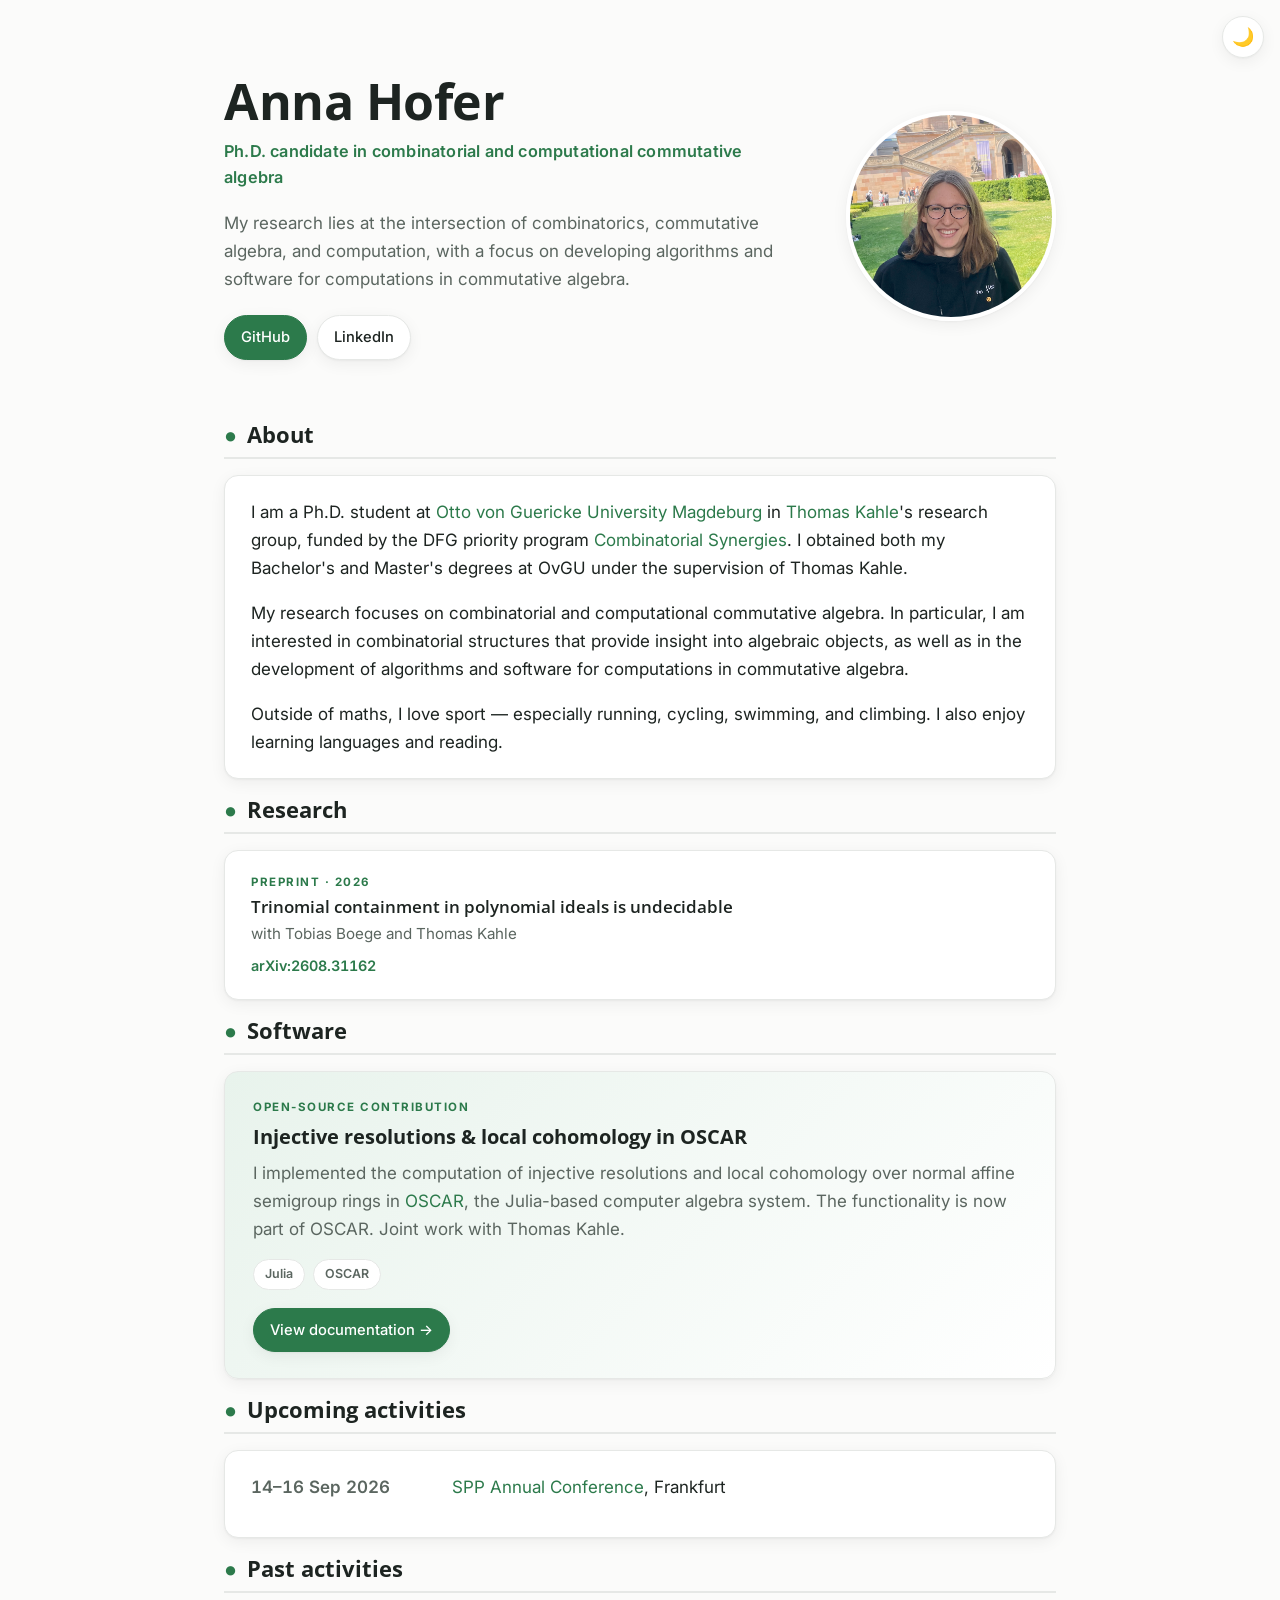
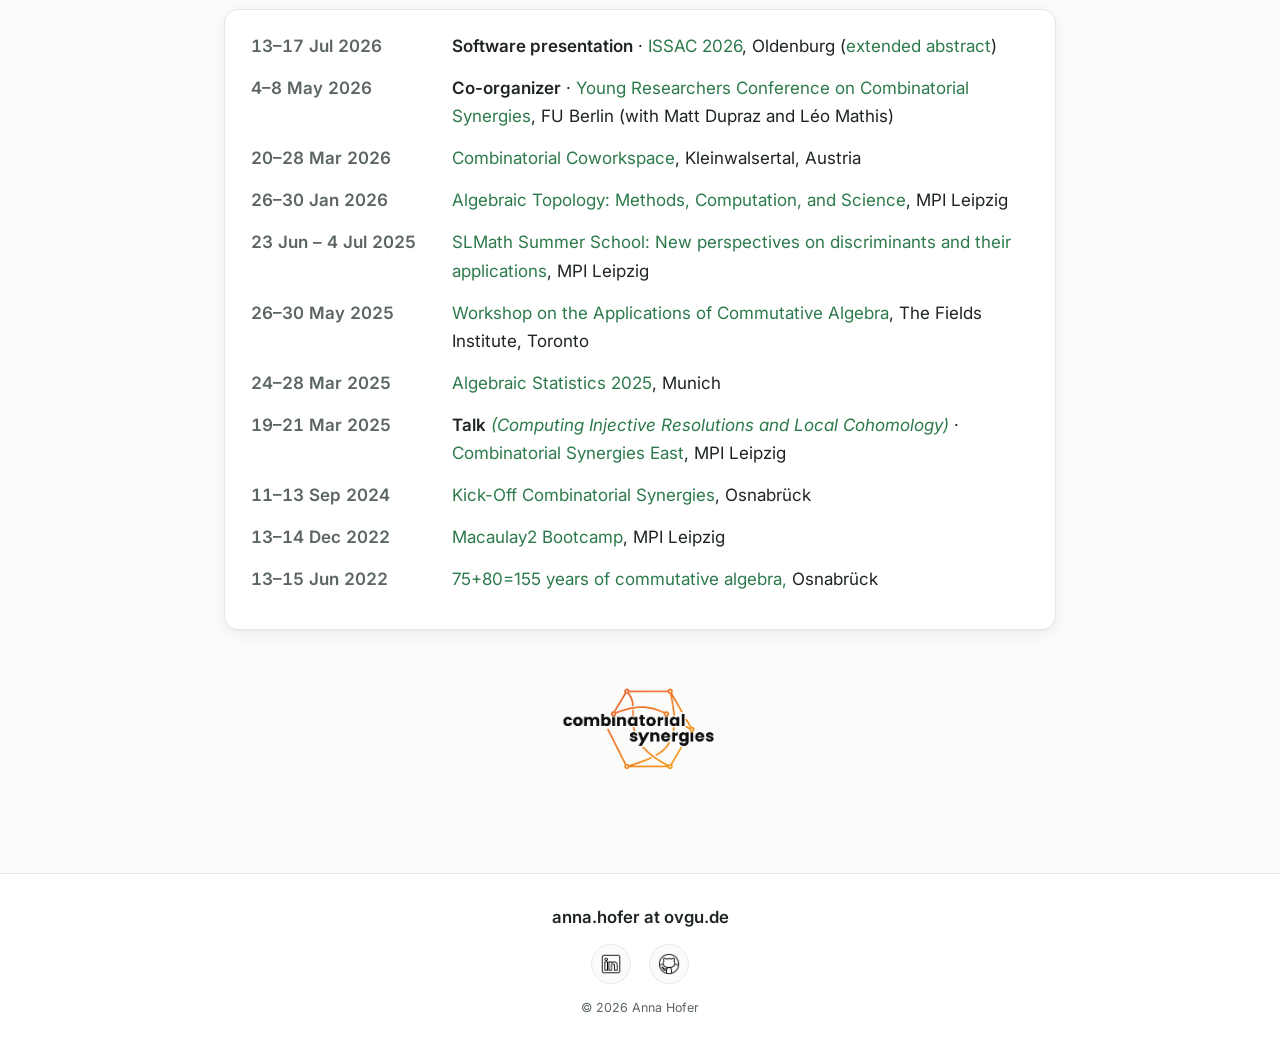
==== commit c54ab3d6: "without v1" ====
--- a/index.html
+++ b/index.html
@@ -113,10 +113,10 @@
               >
               <div class="pub-links">
                 <a
-                  href="https://arxiv.org/abs/2608.31162v1"
+                  href="https://arxiv.org/abs/2608.31162"
                   target="_blank"
                   rel="noopener"
-                  >arXiv:2608.31162v1</a
+                  >arXiv:2608.31162</a
                 >
               </div>
             </li>
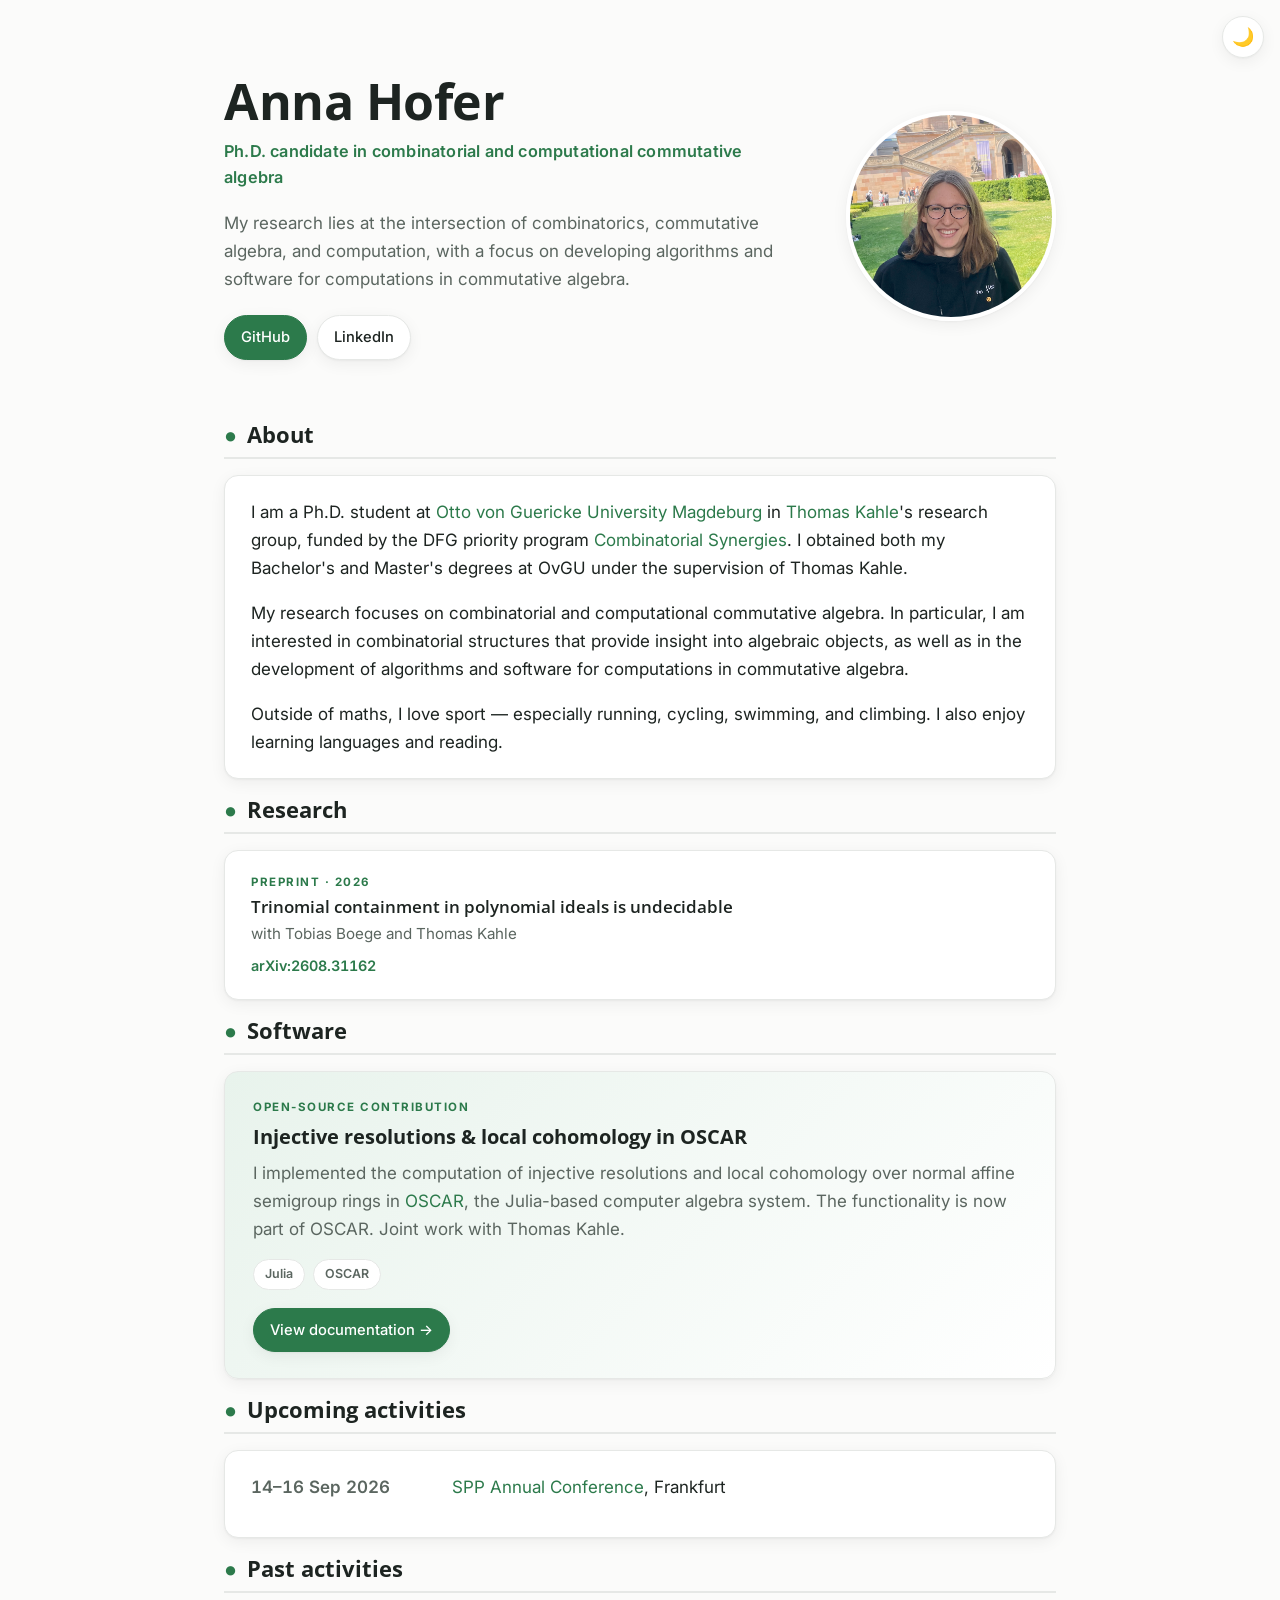
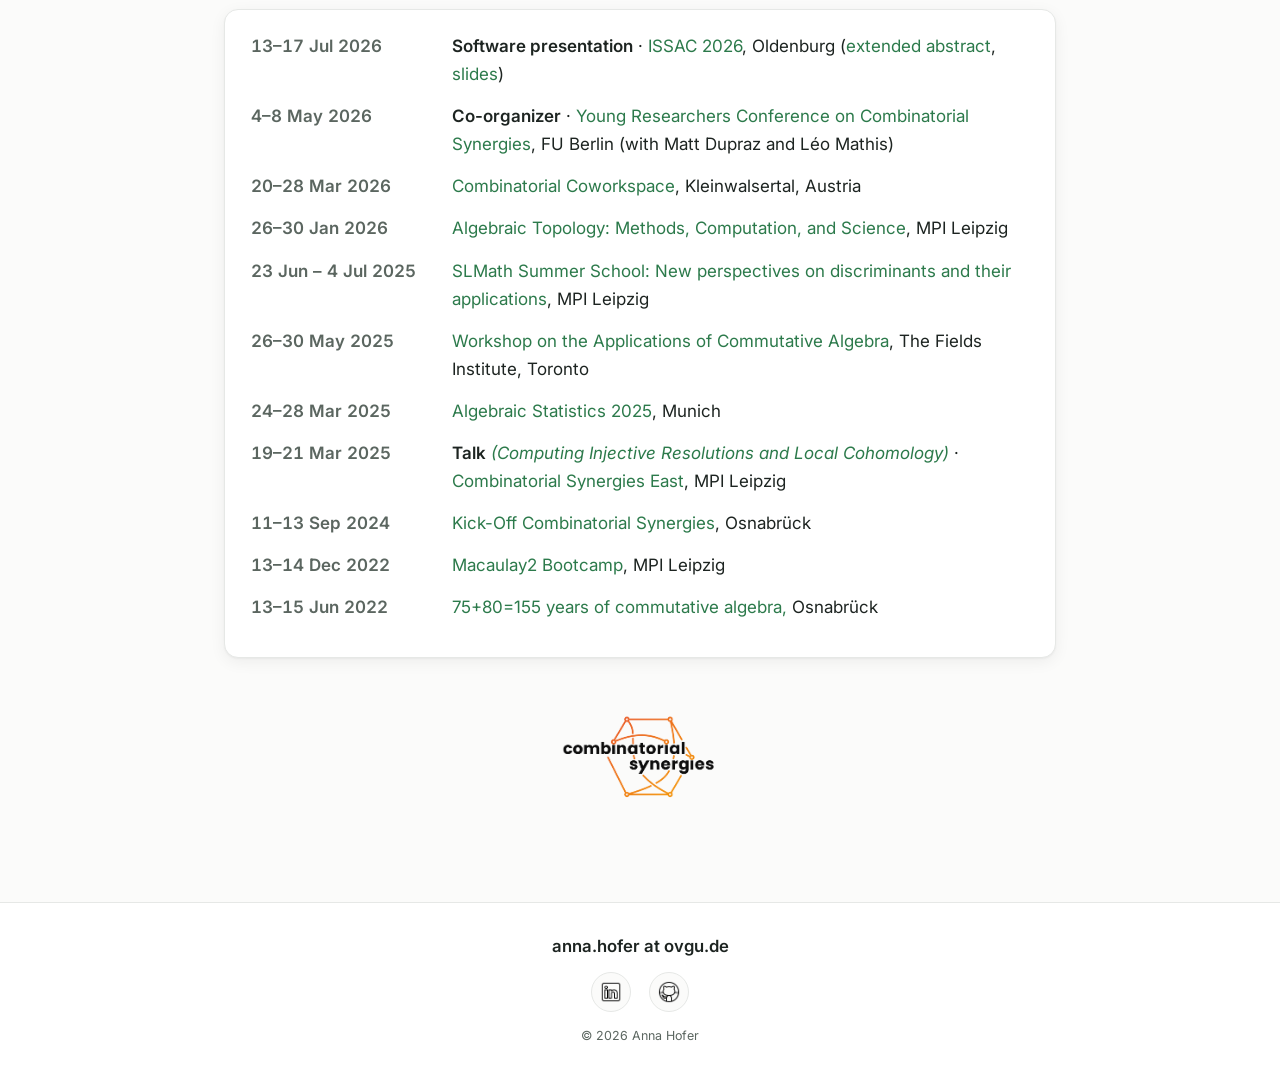
==== commit a0435510: "add slides" ====
--- a/index.html
+++ b/index.html
@@ -193,6 +193,8 @@
                   target="_blank"
                   rel="noopener"
                   >extended abstract</a
+                >, <a href="presentation.html" target="_blank" rel="noopener"
+                  >slides</a
                 >)</span
               >
             </li>
